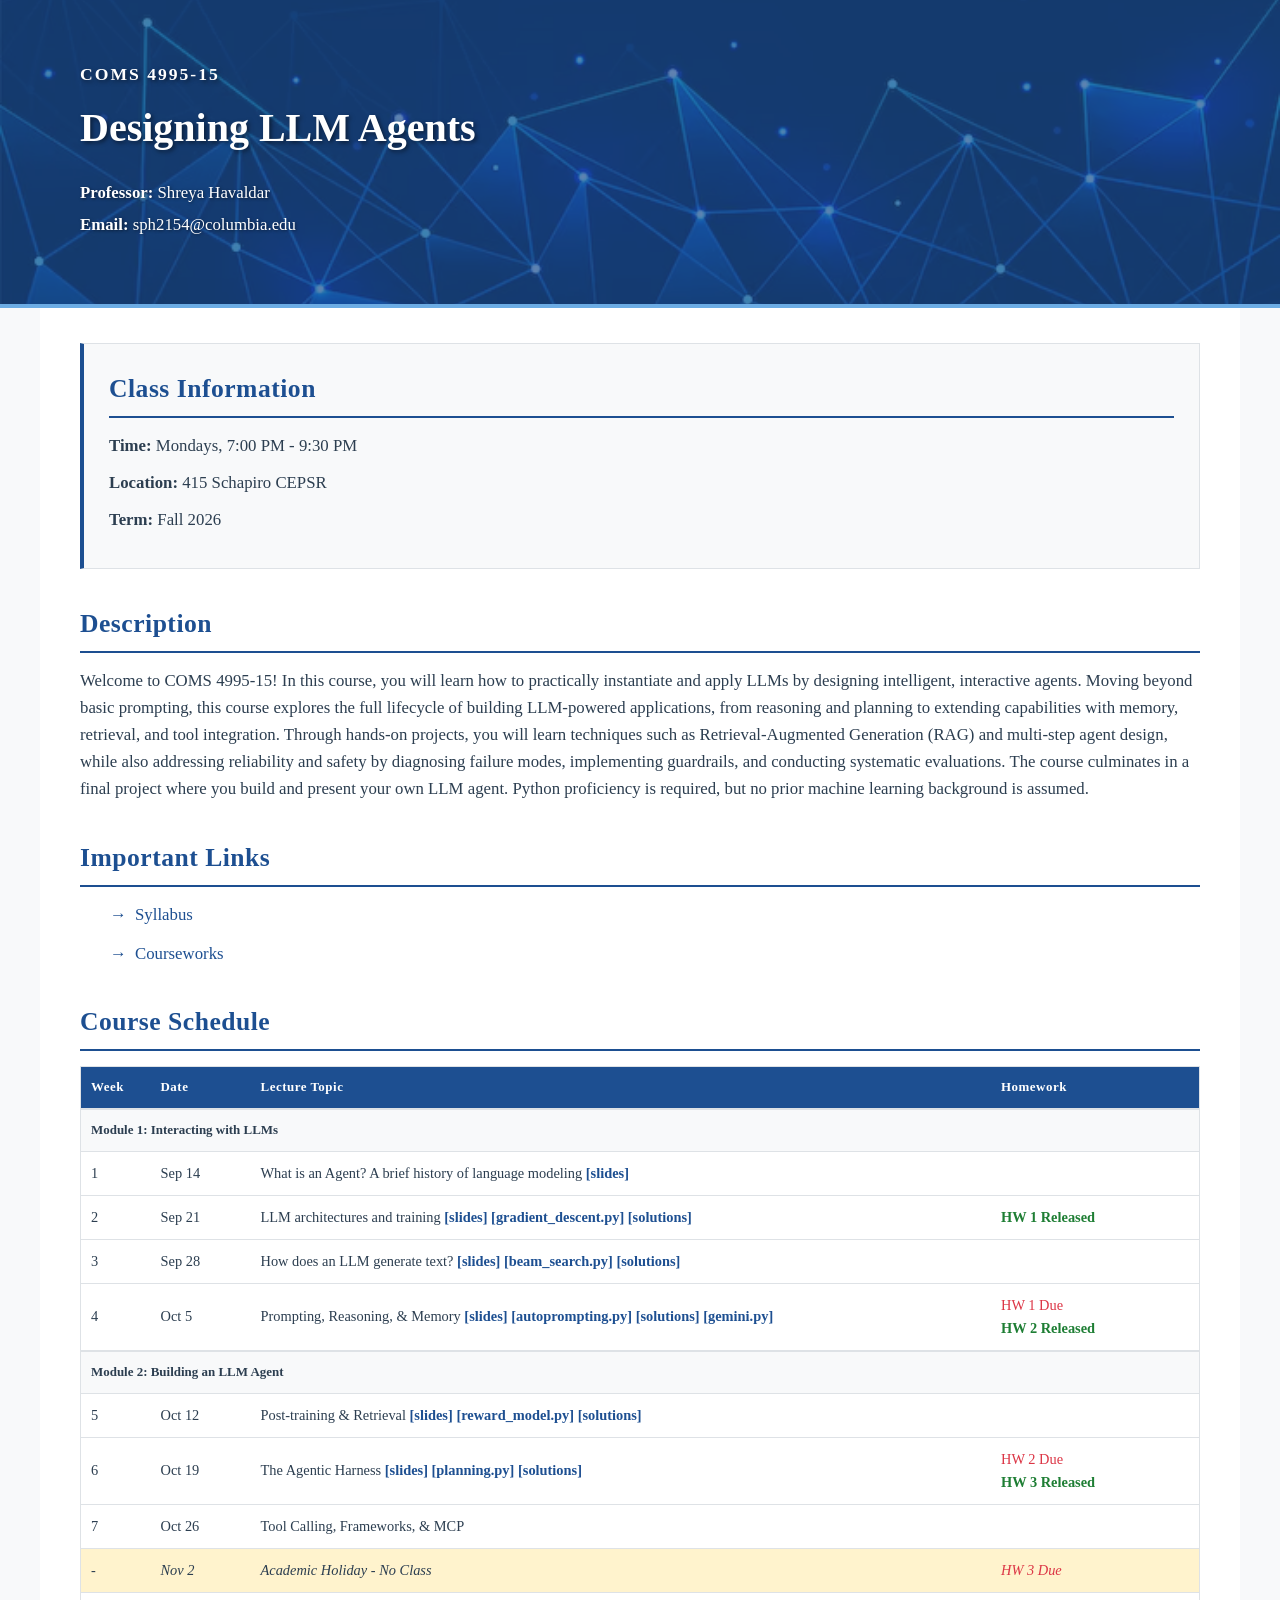
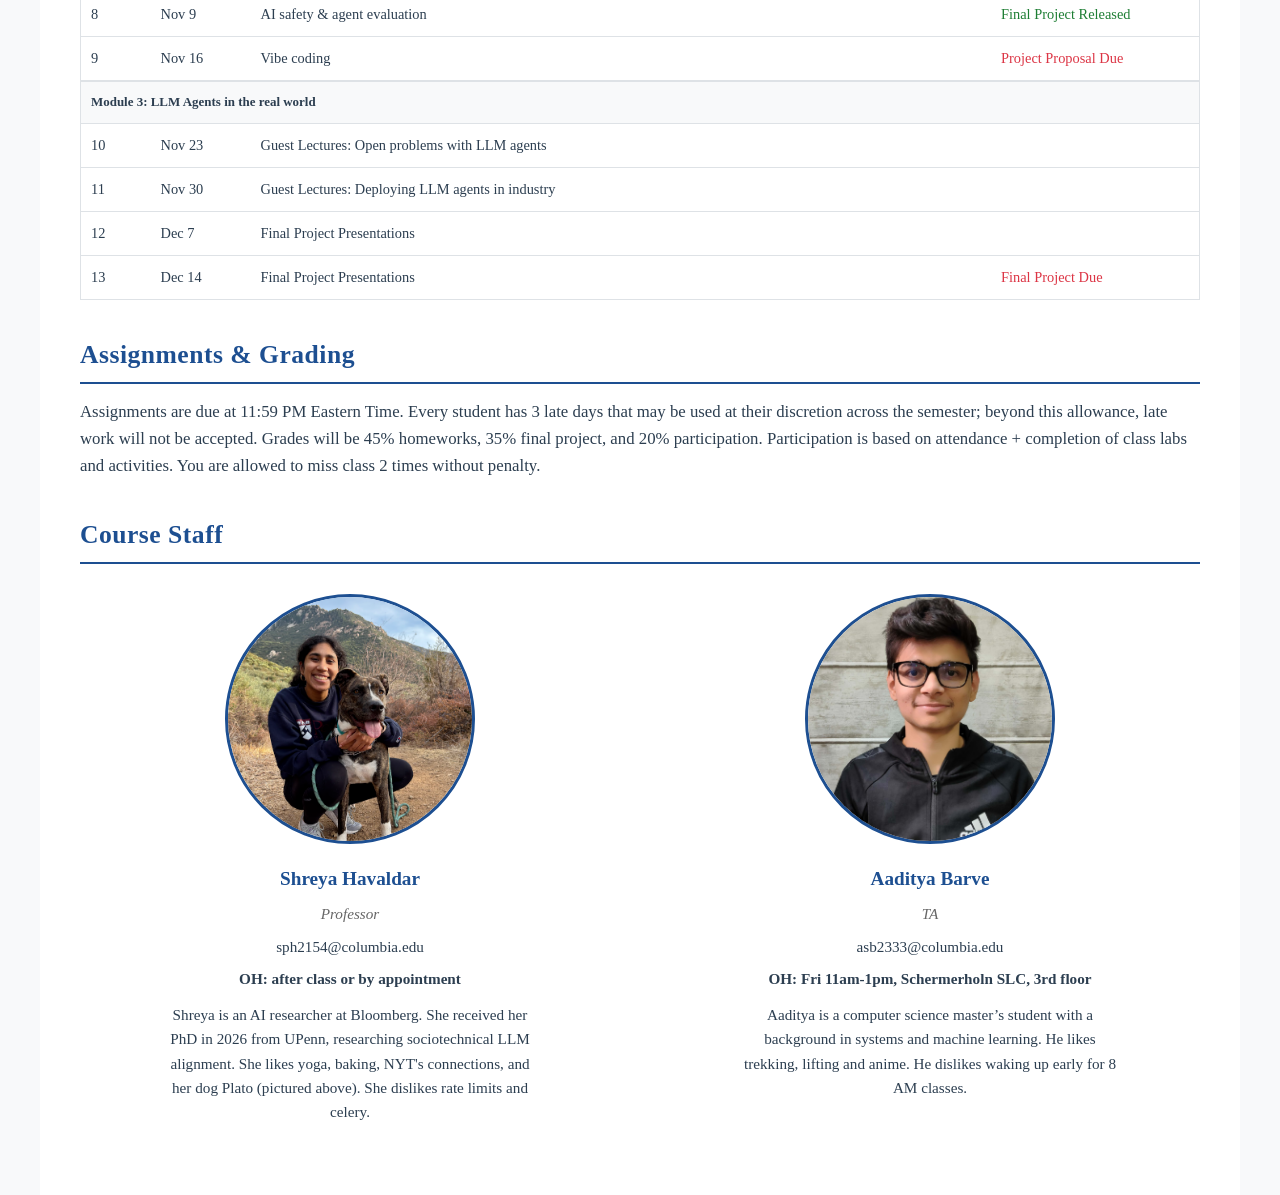
==== index.html @ 434660e1 "updates" ====
<!DOCTYPE html>
<html lang="en">
<head>
    <meta charset="UTF-8">
    <meta name="viewport" content="width=device-width, initial-scale=1.0">
    <title>Designing LLM Agents - COMS 4995-15 | Columbia University</title>
    <link rel="stylesheet" href="assets/styles.css">
    <style>

        .grading-grid {
            display: grid;
            grid-template-columns: repeat(3, 1fr);
            gap: 25px;
            margin-top: 25px;
        }

        .grading-item {
            background-color: #f8f9fa;
            padding: 25px;
            border: 1px solid #dee2e6;
            border-top: 4px solid #1D4F91;
            text-align: center;
        }

        .grading-item strong {
            display: block;
            font-size: 1.8em;
            color: #1D4F91;
            margin-bottom: 8px;
            font-weight: 700;
        }

        .module {
            background-color: #f8f9fa;
            padding: 20px;
            margin-bottom: 20px;
            border-radius: 8px;
            border-left: 4px solid #6CACE4;
        }

        .module h3 {
            margin-top: 0;
            color: #1D4F91;
        }

        .week {
            padding: 8px 0;
            padding-left: 20px;
            border-left: 2px solid #ddd;
            margin-left: 10px;
        }

        .assignment {
            background-color: #f8f9fa;
            padding: 20px;
            border-radius: 8px;
            border-left: 4px solid #6CACE4;
        }

        .assignment h3 {
            color: #1D4F91;
        }

        .assignment ul {
            margin-left: 20px;
        }

        .assignment li {
            margin-bottom: 8px;
        }

        .highlight {
            background-color: #fff3cd;
            padding: 15px;
            border-radius: 8px;
            margin: 15px 0;
        }

        .class-info {
            background-color: #f8f9fa;
            padding: 25px;
            border: 1px solid #dee2e6;
            border-left: 4px solid #1D4F91;
            margin-bottom: 30px;
        }

        .class-info p {
            margin-bottom: 10px;
            text-align: left;
            font-size: 1.05em;
        }

        .class-info h2 {
            margin-top: 0;
        }

        .table-wrapper {
            overflow-x: auto;
            -webkit-overflow-scrolling: touch;
            margin-top: 15px;
            width: 100%;
        }

        table {
            width: 100%;
            min-width: 600px;
            border-collapse: collapse;
            background-color: white;
            border: 1px solid #dee2e6;
            font-size: 0.9em;
        }

        th {
            background-color: #1D4F91;
            color: white;
            padding: 10px 10px;
            text-align: left;
            font-weight: 600;
            font-size: 0.9em;
            letter-spacing: 0.5px;
        }

        th:nth-child(1),
        td:nth-child(1) {
            width: 70px;
            min-width: 70px;
        }

        th:nth-child(2),
        td:nth-child(2) {
            width: 100px;
            min-width: 100px;
        }

        td {
            padding: 10px 10px;
            border-bottom: 1px solid #dee2e6;
            vertical-align: middle;
        }

        tbody tr:hover {
            background-color: #f8f9fa;
        }

        tbody tr:last-child td {
            border-bottom: none;
        }

        td a {
            color: #1D4F91;
            text-decoration: none;
            border-bottom: 1px solid transparent;
            transition: border-color 0.2s;
            font-weight: 600;
        }

        td a:hover {
            border-bottom-color: #1D4F91;
        }

        .hw-release {
            color: #1e7e34;
        }

        .hw-release a {
            color: #1e7e34;
            font-weight: 600;
        }

        .hw-due {
            color: #dc3545;
        }

        .spring-break {
            background-color: #fff3cd;
            font-style: italic;
        }

        .module-header {
            background-color: #f8f9fa;
            color: #2c3e50;
            font-weight: 600;
            font-size: 0.9em;
            padding: 8px 10px;
            border-top: 2px solid #dee2e6;
            border-bottom: 1px solid #dee2e6;
        }

        .module-header td {
            border-bottom: none;
        }

        #important-links ul {
            list-style: none;
            padding-left: 0;
            margin-top: 15px;
        }

        #important-links li {
            margin-bottom: 12px;
            padding-left: 25px;
            position: relative;
            font-size: 1.05em;
        }

        #important-links li:before {
            content: "→";
            color: #1D4F91;
            font-weight: bold;
            position: absolute;
            left: 0;
        }

        #important-links a {
            color: #1D4F91;
            text-decoration: none;
            border-bottom: 1px solid transparent;
            transition: border-color 0.2s;
        }

        #important-links a:hover {
            border-bottom-color: #1D4F91;
        }

        .staff-grid {
            display: grid;
            grid-template-columns: repeat(auto-fit, minmax(250px, 1fr));
            gap: 40px;
            margin-top: 30px;
        }

        .staff-member {
            text-align: center;
        }

        .staff-image {
            width: 250px;
            height: 250px;
            border-radius: 50%;
            object-fit: cover;
            margin: 0 auto 20px;
            display: block;
            border: 3px solid #1D4F91;
        }

        .staff-name {
            font-size: 1.2em;
            font-weight: 600;
            color: #1D4F91;
            margin-bottom: 8px;
        }

        .staff-name a {
            color: #1D4F91;
            text-decoration: none;
            transition: color 0.2s;
        }

        .staff-name a:hover {
            color: #6CACE4;
            text-decoration: underline;
        }

        .staff-role {
            font-size: 0.95em;
            color: #666;
            margin-bottom: 8px;
            font-style: italic;
        }

        .staff-email {
            font-size: 0.95em;
            color: #2c3e50;
            margin-bottom: 8px;
        }

        .staff-hours {
            font-size: 0.95em;
            color: #2c3e50;
            margin-bottom: 12px;
        }

        .staff-bio {
            font-size: 0.95em;
            color: #2c3e50;
            line-height: 1.6;
            text-align: center;
            padding: 0 10px;
            max-width: 400px;
            margin: 0 auto;
        }
    </style>
</head>
<body>
    <header>
    <div class="header-content">
            <div class="course-number">COMS 4995-15</div>
            <h1>Designing LLM Agents</h1>
            <div class="professor">
                <p><strong>Professor:</strong> Shreya Havaldar</p>
                <p><strong>Email:</strong> sph2154@columbia.edu</p>
            </div>
        </div>
    </header>

    <div class="container">
        <div class="main-content">
        <section id="class-info">
            <div class="class-info">
                <h2>Class Information</h2>
                <p><strong>Time:</strong> Mondays, 7:00 PM - 9:30 PM</p>
                <p><strong>Location:</strong> 415 Schapiro CEPSR</p>
                <p><strong>Term:</strong> Fall 2026</p>
            </div>
        </section>

        <section id="description">
            <h2>Description</h2>
            <p>Welcome to COMS 4995-15! In this course, you will learn how to practically instantiate and apply LLMs by designing intelligent, interactive agents. Moving beyond basic prompting, this course explores the full lifecycle of building LLM-powered applications, from reasoning and planning to extending capabilities with memory, retrieval, and tool integration. Through hands-on projects, you will learn techniques such as Retrieval-Augmented Generation (RAG) and multi-step agent design, while also addressing reliability and safety by diagnosing failure modes, implementing guardrails, and conducting systematic evaluations. The course culminates in a final project where you build and present your own LLM agent. Python proficiency is required, but no prior machine learning background is assumed.</p>
        </section>

        <section id="important-links">
            <h2>Important Links</h2>
            <ul>
                <li><a href="syllabus.html">Syllabus</a></li>
                <li><a href="https://courseworks2.columbia.edu/courses/258235">Courseworks</a></li>
            </ul>
        </section>

        <section id="schedule">
            <h2>Course Schedule</h2>
            
            <div class="table-wrapper">
            <table>
                <thead>
                    <tr>
                        <th>Week</th>
                        <th>Date</th>
                        <th>Lecture Topic</th>
                        <th>Homework</th>
                    </tr>
                </thead>
                <tbody>
                    <tr class="module-header">
                        <td colspan="4">Module 1: Interacting with LLMs</td>
                    </tr>
                    <tr>
                        <td>1</td>
                        <td>Sep 14</td>
                        <td>What is an Agent? A brief history of language modeling <a href="assets/lecture_slides/week1.pdf">[slides]</a></td>
                        <td></td>
                    </tr>
                    <tr>
                        <td>2</td>
                        <td>Sep 21</td>
                        <td>LLM architectures and training <a href="assets/lecture_slides/week2.pdf">[slides]</a> <a href="activities/gradient_descent.py">[gradient_descent.py]</a> <a href="activities/gradient_descent_solutions.py">[solutions]</a></td>
                        <td><span class="hw-release"><a href="HW1.html">HW 1 Released</a></span></td>
                    </tr>
                    <tr>
                        <td>3</td>
                        <td>Sep 28</td>
                        <td>How does an LLM generate text? <a href="assets/lecture_slides/week3.pdf">[slides]</a> <a href="activities/beam_search.py">[beam_search.py]</a> <a href="activities/beam_search_solutions.py">[solutions]</a></td>
                        <td></td>
                    </tr>
                    <tr>
                        <td>4</td>
                        <td>Oct 5</td>
                        <td>Prompting, Reasoning, &amp; Memory <a href="assets/lecture_slides/week4.pdf">[slides]</a> <a href="activities/autoprompting.py">[autoprompting.py]</a> <a href="activities/autoprompting_solutions.py">[solutions]</a> <a href="activities/gemini.py">[gemini.py]</a></td>
                        <td><span class="hw-due">HW 1 Due</span><br><span class="hw-release"><a href="HW2.html">HW 2 Released</a></span></td>
                    </tr>
                    <tr class="module-header">
                        <td colspan="4">Module 2: Building an LLM Agent</td>
                    </tr>
                    <tr>
                        <td>5</td>
                        <td>Oct 12</td>
                        <td>Post-training &amp; Retrieval <a href="assets/lecture_slides/week5.pdf">[slides]</a> <a href="activities/reward_model.py">[reward_model.py]</a> <a href="activities/reward_model_solutions.py">[solutions]</a></td>
                        <td></td>
                    </tr>
                    <tr>
                        <td>6</td>
                        <td>Oct 19</td>
                        <td>The Agentic Harness <a href="assets/lecture_slides/week6.pdf">[slides]</a> <a href="activities/planning.py">[planning.py]</a> <a href="activities/planning_answers.py">[solutions]</a></td>
                        <td><span class="hw-due">HW 2 Due</span><br><span class="hw-release"><a href="HW3.html">HW 3 Released</a></span></td>
                    </tr>
                    <tr>
                        <td>7</td>
                        <td>Oct 26</td>
                        <td>Tool Calling, Frameworks, &amp; MCP</td>
                        <td></td>
                    </tr>
                    <tr class="spring-break">
                        <td>-</td>
                        <td>Nov 2</td>
                        <td>Academic Holiday - No Class</td>
                        <td><span class="hw-due">HW 3 Due</span></td>
                    </tr>
                    <tr>
                        <td>8</td>
                        <td>Nov 9</td>
                        <td>AI safety &amp; agent evaluation</td>
                        <td><span class="hw-release">Final Project Released</span></td>
                    </tr>
                    <tr>
                        <td>9</td>
                        <td>Nov 16</td>
                        <td>Vibe coding</td>
                        <td><span class="hw-due">Project Proposal Due</span><br></td>
                    </tr>
                    <tr class="module-header">
                        <td colspan="4">Module 3: LLM Agents in the real world</td>
                    </tr>
                    <tr>
                        <td>10</td>
                        <td>Nov 23</td>
                        <td>Guest Lectures: Open problems with LLM agents</td>
                        <td></td>
                    </tr>
                    <tr>
                        <td>11</td>
                        <td>Nov 30</td>
                        <td>Guest Lectures: Deploying LLM agents in industry</td>
                        <td></td>
                    </tr>
                    <tr>
                        <td>12</td>
                        <td>Dec 7</td>
                        <td>Final Project Presentations</td>
                        <td></td>
                    </tr>
                    <tr>
                        <td>13</td>
                        <td>Dec 14</td>
                        <td>Final Project Presentations</td>
                        <td><span class="hw-due">Final Project Due</span></td>
                    </tr>
                </tbody>
            </table>
            </div>
        </section>

        <section id="policies">
            <h2>Assignments & Grading</h2>
            <p>Assignments are due at 11:59 PM Eastern Time. Every student has 3 late days that may be used at their discretion across the semester; beyond this allowance, late work will not be accepted. Grades will be 45% homeworks, 35% final project, and 20% participation. Participation is based on attendance + completion of class labs and activities. You are allowed to miss class 2 times without penalty.</p>
        </section>

        <section id="staff">
            <h2>Course Staff</h2>
            <div class="staff-grid">
                <div class="staff-member">
                    <img src="assets/images/shreya-havaldar.png" alt="Shreya Havaldar" class="staff-image">
                    <div class="staff-name"><a href="https://shreyahavaldar.com/" target="_blank">Shreya Havaldar</a></div>
                    <div class="staff-role">Professor</div>
                    <div class="staff-email">sph2154@columbia.edu</div>
                    <div class="staff-hours"><strong>OH: after class or by appointment</strong></div>
                    <div class="staff-bio">Shreya is an AI researcher at Bloomberg. She received her PhD in 2026 from UPenn, researching sociotechnical LLM alignment. She likes yoga, baking, NYT's connections, and her dog Plato (pictured above). She dislikes rate limits and celery.</div>
                </div>
                <div class="staff-member">
                    <img src="assets/images/aaditya.jpg" alt="Aaditya Barve" class="staff-image">
                    <div class="staff-name"><a href="https://www.linkedin.com/in/aadityabarve" target="_blank">Aaditya Barve</a></div>
                    <div class="staff-role">TA</div>
                    <div class="staff-email">asb2333@columbia.edu</div>
                    <div class="staff-hours"><strong>OH: Fri 11am-1pm, Schermerholn SLC, 3rd floor</strong></div>
                    <div class="staff-bio">Aaditya is a computer science master’s student with a background in systems and machine learning. He likes trekking, lifting and anime. He dislikes waking up early for 8 AM classes.</div>
                </div>
            </div>
        </section>
        </div>
    </div>
</body>
</html>
---- assets/styles.css ----
/* Shared Styles for COMS 4995-15 Course Website */

* {
    margin: 0;
    padding: 0;
    box-sizing: border-box;
}

body {
    font-family: 'Georgia', 'Times New Roman', serif;
    line-height: 1.6;
    color: #2c3e50;
    background-color: #f8f9fa;
    margin: 0;
    padding: 0;
}

.container {
    max-width: 1200px;
    margin: 0 auto;
    padding: 0;
    background-color: white;
    width: 100%;
}

header {
    position: relative;
    background-color: #1D4F91;
    color: white;
    padding: 60px 0;
    border-bottom: 4px solid #6CACE4;
    background-image: url('images/banner.png');
    background-size: cover;
    background-position: center center;
    background-repeat: no-repeat;
    min-height: 300px;
}

header::before {
    content: '';
    position: absolute;
    top: 0;
    left: 0;
    right: 0;
    bottom: 0;
    background: rgba(29, 79, 145, 0.7);
    z-index: 1;
}

.header-content {
    max-width: 1200px;
    margin: 0 auto;
    padding: 0 40px;
    position: relative;
    z-index: 2;
    box-sizing: border-box;
}

.course-number {
    font-size: 1.1em;
    font-weight: 600;
    margin-bottom: 8px;
    letter-spacing: 2px;
    text-shadow: 2px 2px 4px rgba(0, 0, 0, 0.5);
}

h1 {
    font-size: 2.5em;
    margin-bottom: 20px;
    font-weight: 700;
    text-shadow: 2px 2px 4px rgba(0, 0, 0, 0.5);
}

.professor {
    font-size: 1em;
    margin-top: 15px;
    text-shadow: 1px 1px 3px rgba(0, 0, 0, 0.5);
}

.professor p {
    margin-bottom: 5px;
}

.nav-link {
    margin-top: 15px;
}

.nav-link a {
    color: white;
    text-decoration: none;
    opacity: 0.9;
    text-shadow: 1px 1px 3px rgba(0, 0, 0, 0.5);
}

.nav-link a:hover {
    opacity: 1;
    text-decoration: underline;
}

.main-content {
    padding: 35px 40px;
    box-sizing: border-box;
}

section {
    margin-bottom: 35px;
}

h2 {
    color: #1D4F91;
    font-size: 1.6em;
    margin-bottom: 15px;
    padding-bottom: 6px;
    border-bottom: 2px solid #1D4F91;
    font-weight: 600;
    letter-spacing: 0.5px;
}

h3 {
    color: #2c3e50;
    font-size: 1.2em;
    margin-top: 15px;
    margin-bottom: 10px;
    font-weight: 600;
}

p {
    margin-bottom: 12px;
    text-align: left;
    font-size: 1.05em;
}

ul {
    margin-left: 30px;
    margin-bottom: 15px;
}

li {
    margin-bottom: 8px;
    font-size: 1.05em;
}
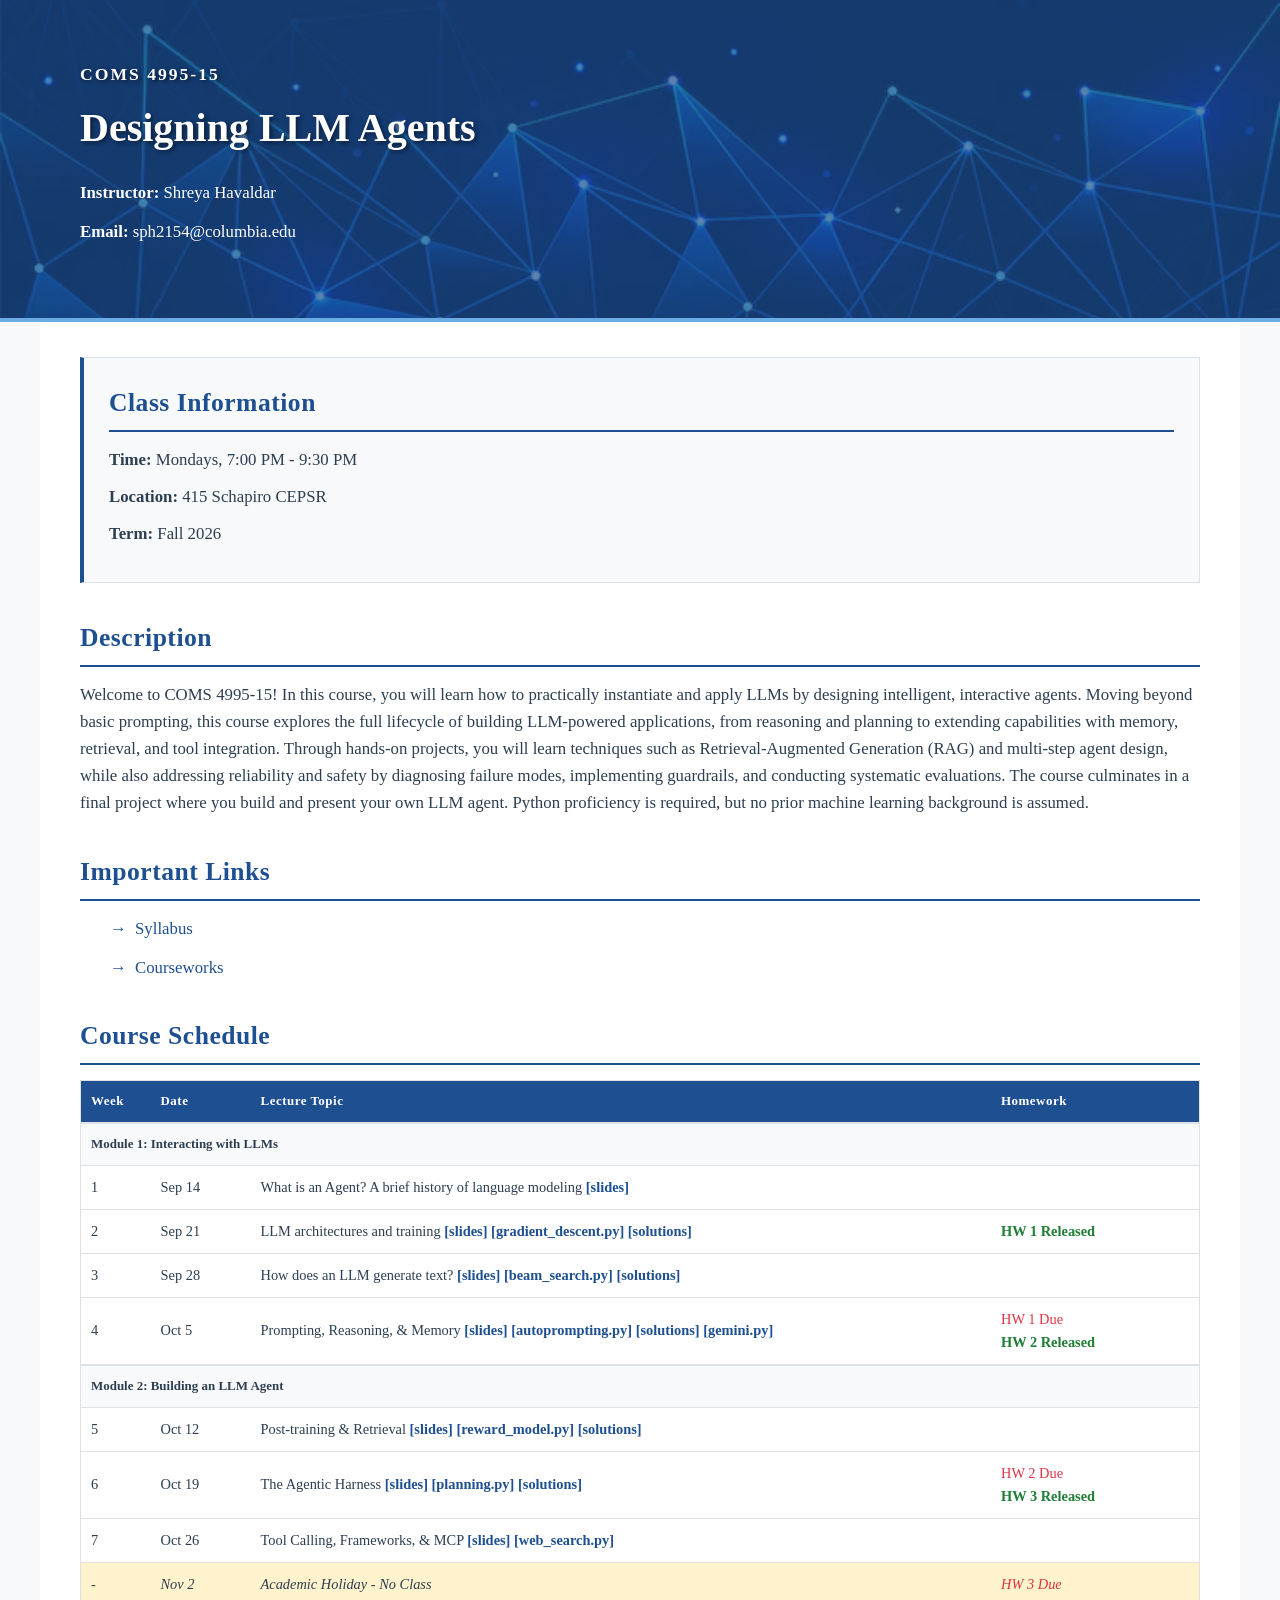
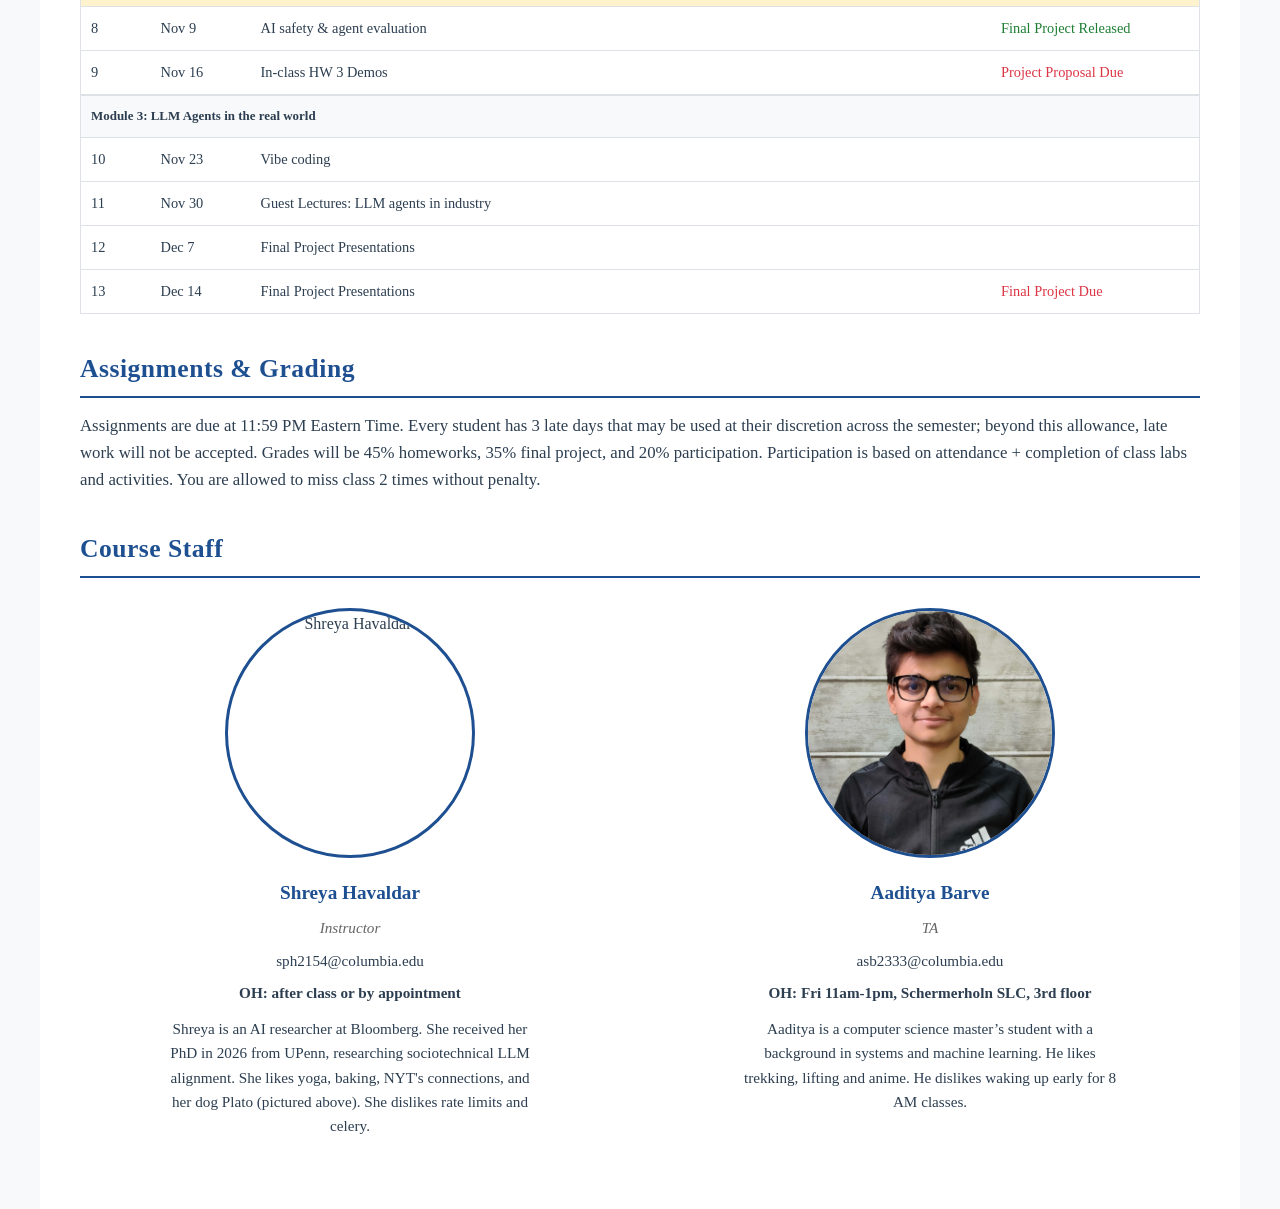
==== commit 839a2f8f: "week 7 materials" ====
--- a/index.html
+++ b/index.html
@@ -296,8 +296,8 @@
     <div class="header-content">
             <div class="course-number">COMS 4995-15</div>
             <h1>Designing LLM Agents</h1>
-            <div class="professor">
-                <p><strong>Professor:</strong> Shreya Havaldar</p>
+            <div class="instructor">
+                <p><strong>Instructor:</strong> Shreya Havaldar</p>
                 <p><strong>Email:</strong> sph2154@columbia.edu</p>
             </div>
         </div>
@@ -386,7 +386,7 @@
                     <tr>
                         <td>7</td>
                         <td>Oct 26</td>
-                        <td>Tool Calling, Frameworks, &amp; MCP</td>
+                        <td>Tool Calling, Frameworks, &amp; MCP <a href="assets/lecture_slides/week7.pdf">[slides]</a> <a href="activities/web_search.py">[web_search.py]</a></td>
                         <td></td>
                     </tr>
                     <tr class="spring-break">
@@ -404,7 +404,7 @@
                     <tr>
                         <td>9</td>
                         <td>Nov 16</td>
-                        <td>Vibe coding</td>
+                        <td>In-class HW 3 Demos</td>
                         <td><span class="hw-due">Project Proposal Due</span><br></td>
                     </tr>
                     <tr class="module-header">
@@ -413,13 +413,13 @@
                     <tr>
                         <td>10</td>
                         <td>Nov 23</td>
-                        <td>Guest Lectures: Open problems with LLM agents</td>
+                        <td>Vibe coding</td>
                         <td></td>
                     </tr>
                     <tr>
                         <td>11</td>
                         <td>Nov 30</td>
-                        <td>Guest Lectures: Deploying LLM agents in industry</td>
+                        <td>Guest Lectures: LLM agents in industry</td>
                         <td></td>
                     </tr>
                     <tr>
@@ -448,9 +448,9 @@
             <h2>Course Staff</h2>
             <div class="staff-grid">
                 <div class="staff-member">
-                    <img src="assets/images/shreya-havaldar.png" alt="Shreya Havaldar" class="staff-image">
+                    <img src="assets/images/shreya.png" alt="Shreya Havaldar" class="staff-image">
                     <div class="staff-name"><a href="https://shreyahavaldar.com/" target="_blank">Shreya Havaldar</a></div>
-                    <div class="staff-role">Professor</div>
+                    <div class="staff-role">Instructor</div>
                     <div class="staff-email">sph2154@columbia.edu</div>
                     <div class="staff-hours"><strong>OH: after class or by appointment</strong></div>
                     <div class="staff-bio">Shreya is an AI researcher at Bloomberg. She received her PhD in 2026 from UPenn, researching sociotechnical LLM alignment. She likes yoga, baking, NYT's connections, and her dog Plato (pictured above). She dislikes rate limits and celery.</div>
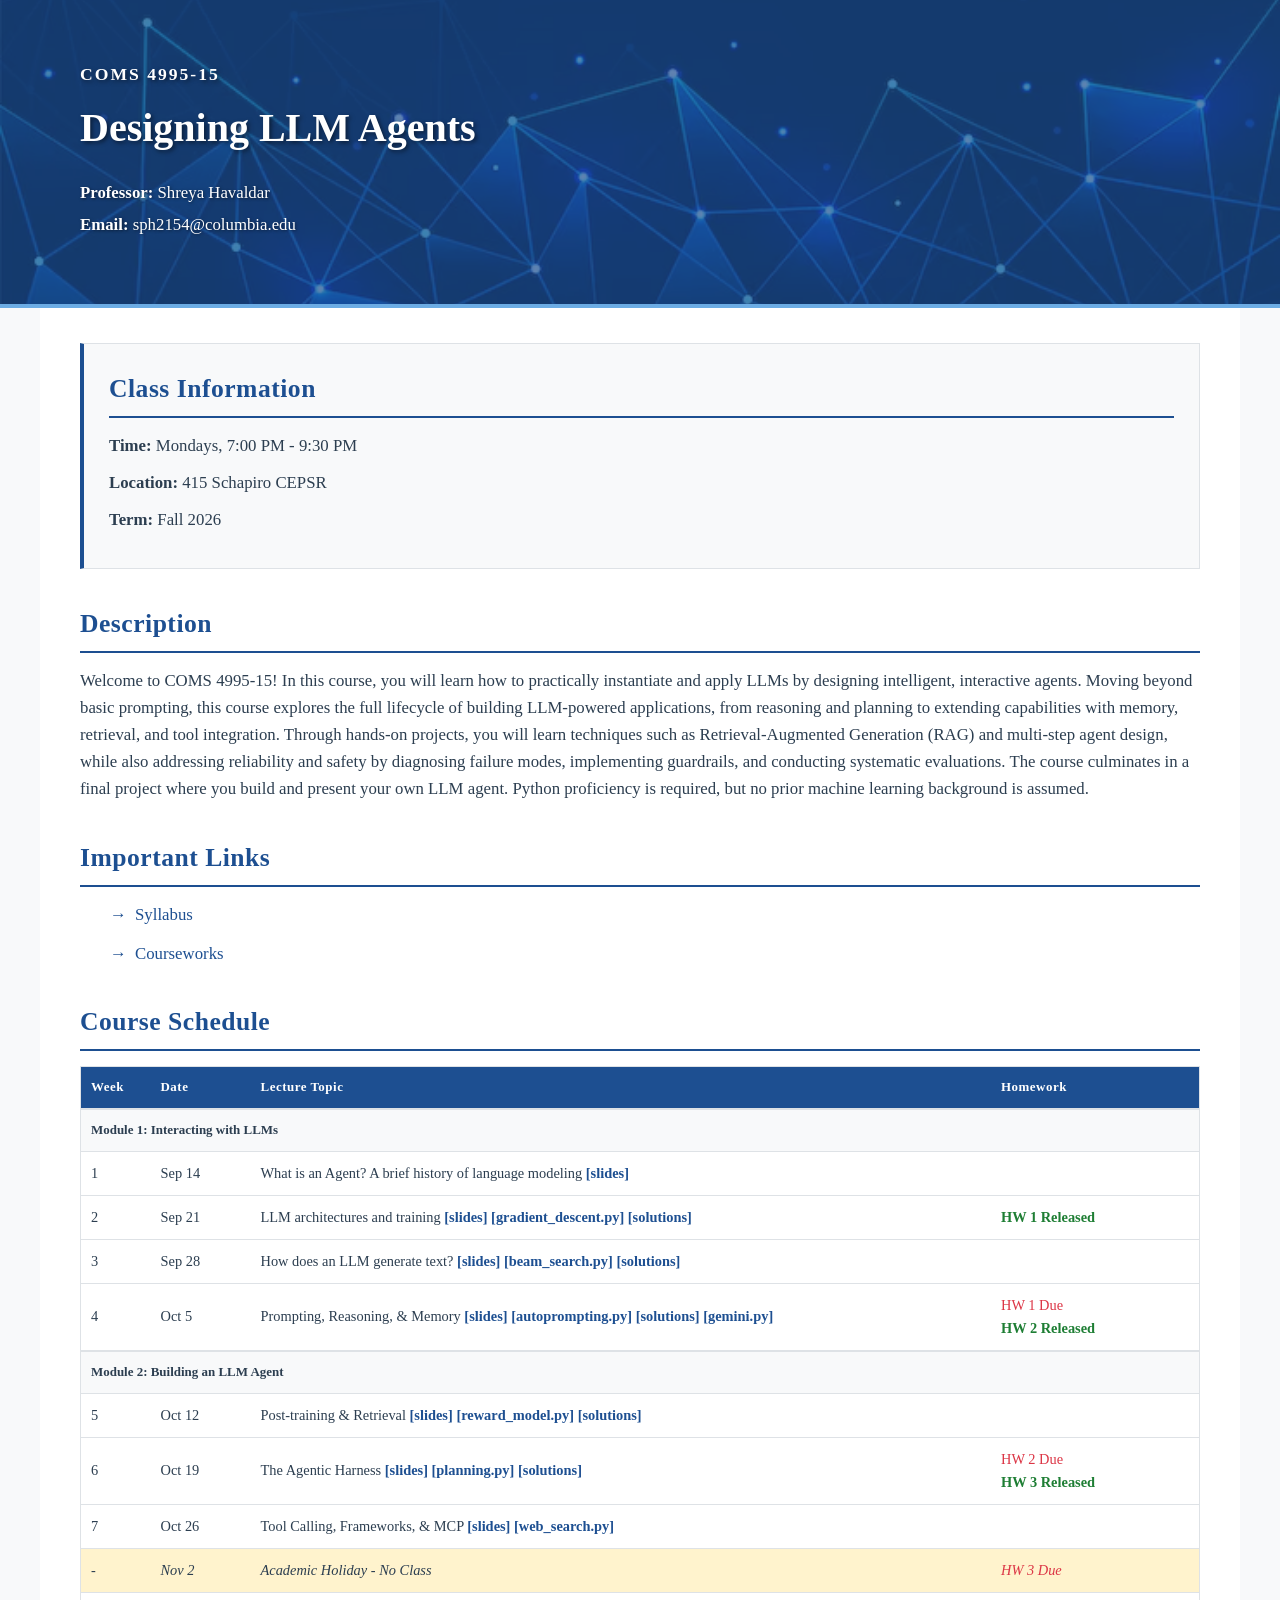
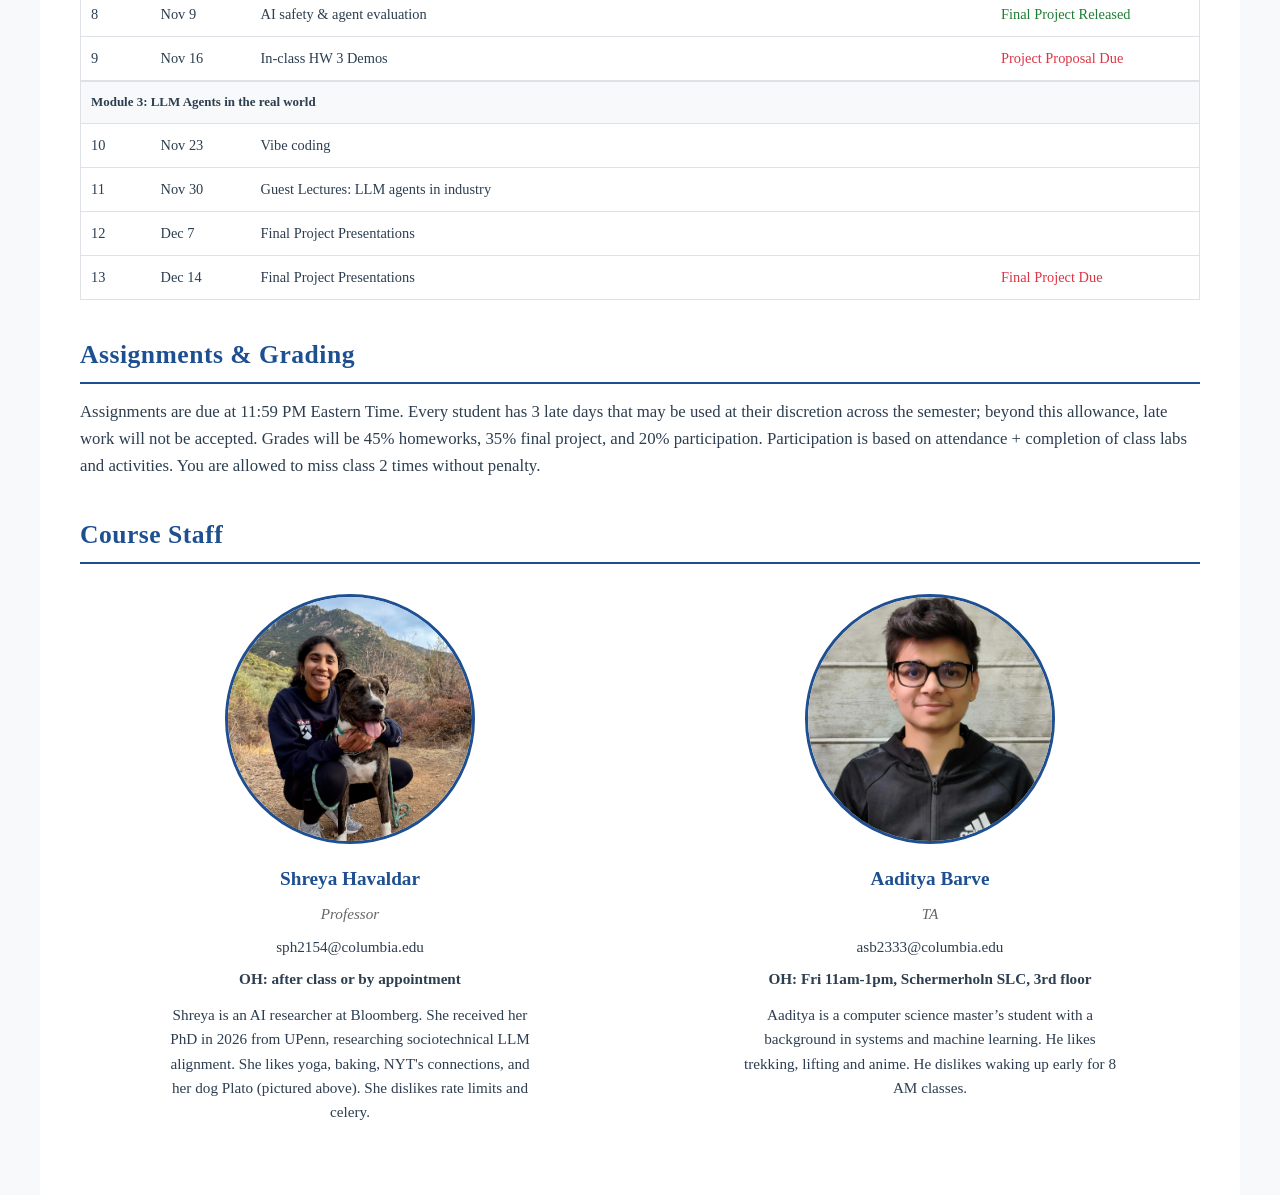
==== commit 8c3c6a39: "week 7 updates" ====
--- a/index.html
+++ b/index.html
@@ -296,8 +296,8 @@
     <div class="header-content">
             <div class="course-number">COMS 4995-15</div>
             <h1>Designing LLM Agents</h1>
-            <div class="instructor">
-                <p><strong>Instructor:</strong> Shreya Havaldar</p>
+            <div class="professor">
+                <p><strong>Professor:</strong> Shreya Havaldar</p>
                 <p><strong>Email:</strong> sph2154@columbia.edu</p>
             </div>
         </div>
@@ -448,9 +448,9 @@
             <h2>Course Staff</h2>
             <div class="staff-grid">
                 <div class="staff-member">
-                    <img src="assets/images/shreya.png" alt="Shreya Havaldar" class="staff-image">
+                    <img src="assets/images/shreya-havaldar.png" alt="Shreya Havaldar" class="staff-image">
                     <div class="staff-name"><a href="https://shreyahavaldar.com/" target="_blank">Shreya Havaldar</a></div>
-                    <div class="staff-role">Instructor</div>
+                    <div class="staff-role">Professor</div>
                     <div class="staff-email">sph2154@columbia.edu</div>
                     <div class="staff-hours"><strong>OH: after class or by appointment</strong></div>
                     <div class="staff-bio">Shreya is an AI researcher at Bloomberg. She received her PhD in 2026 from UPenn, researching sociotechnical LLM alignment. She likes yoga, baking, NYT's connections, and her dog Plato (pictured above). She dislikes rate limits and celery.</div>
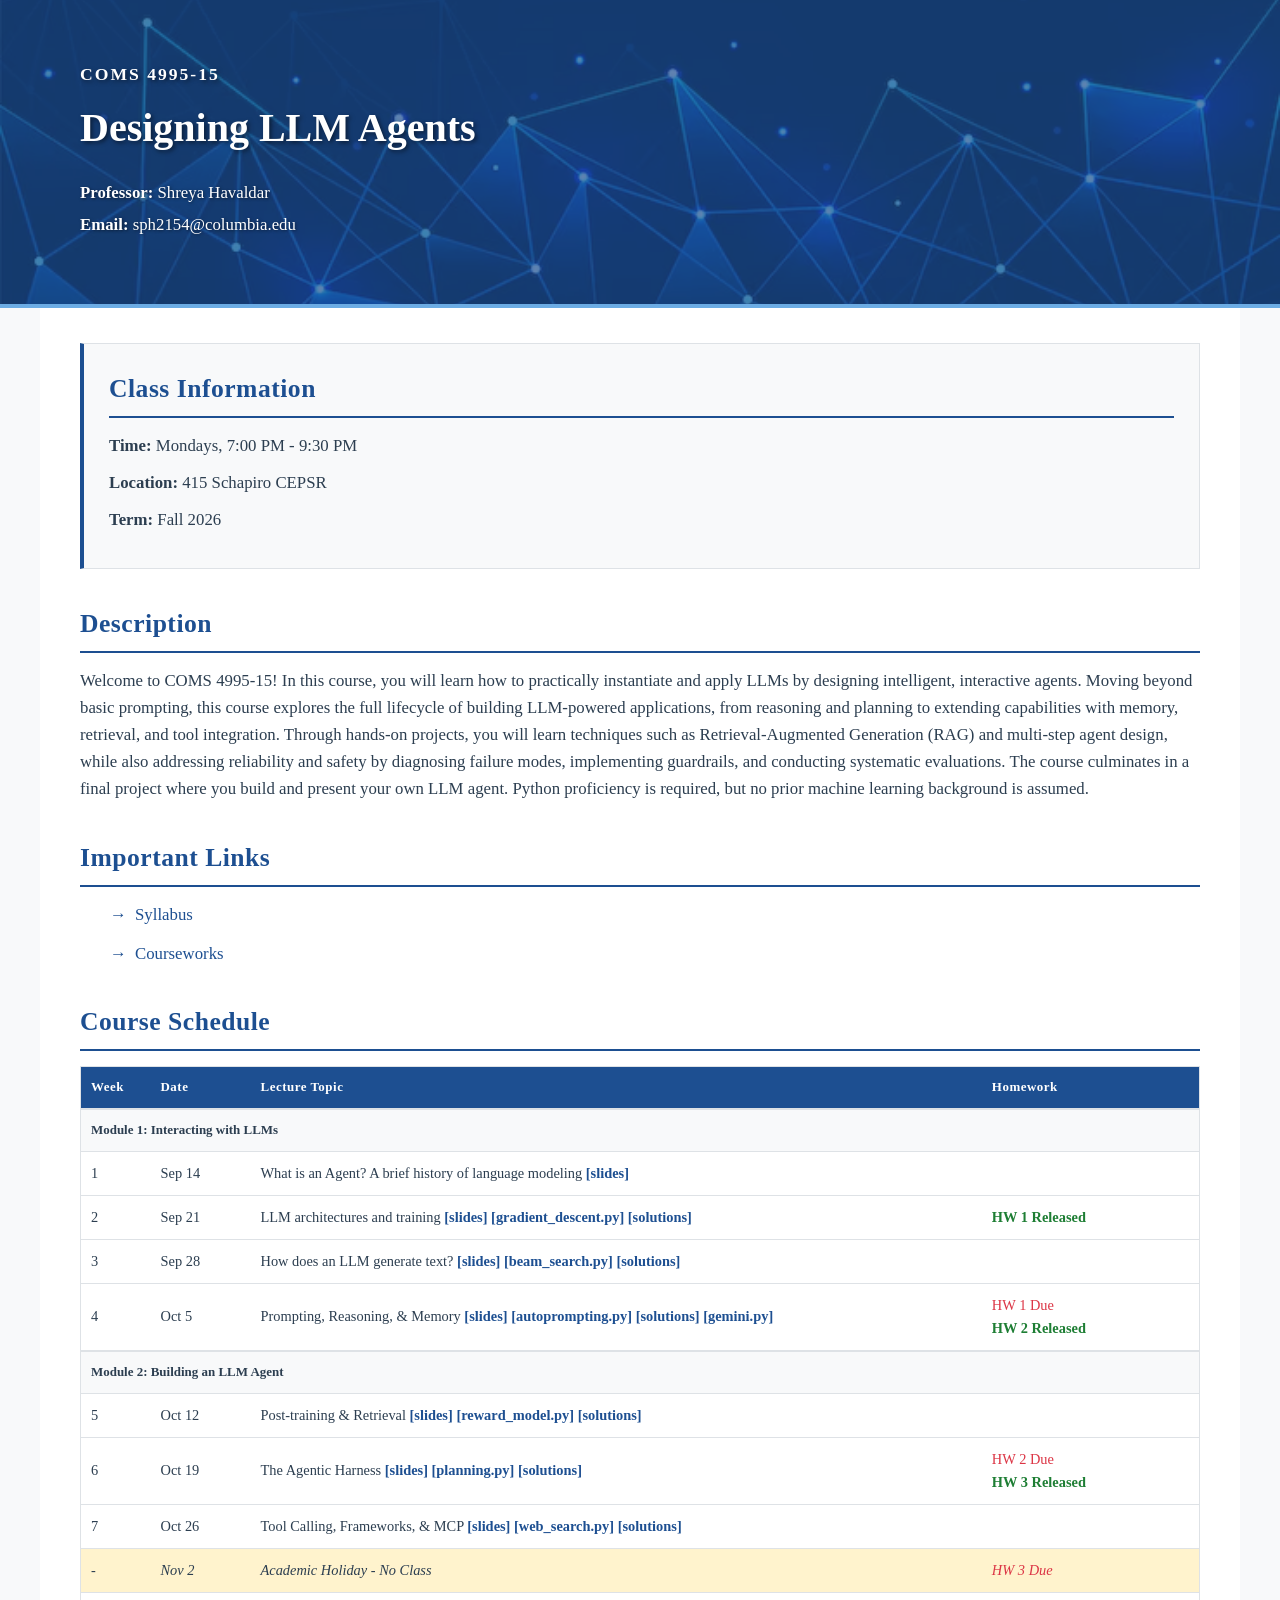
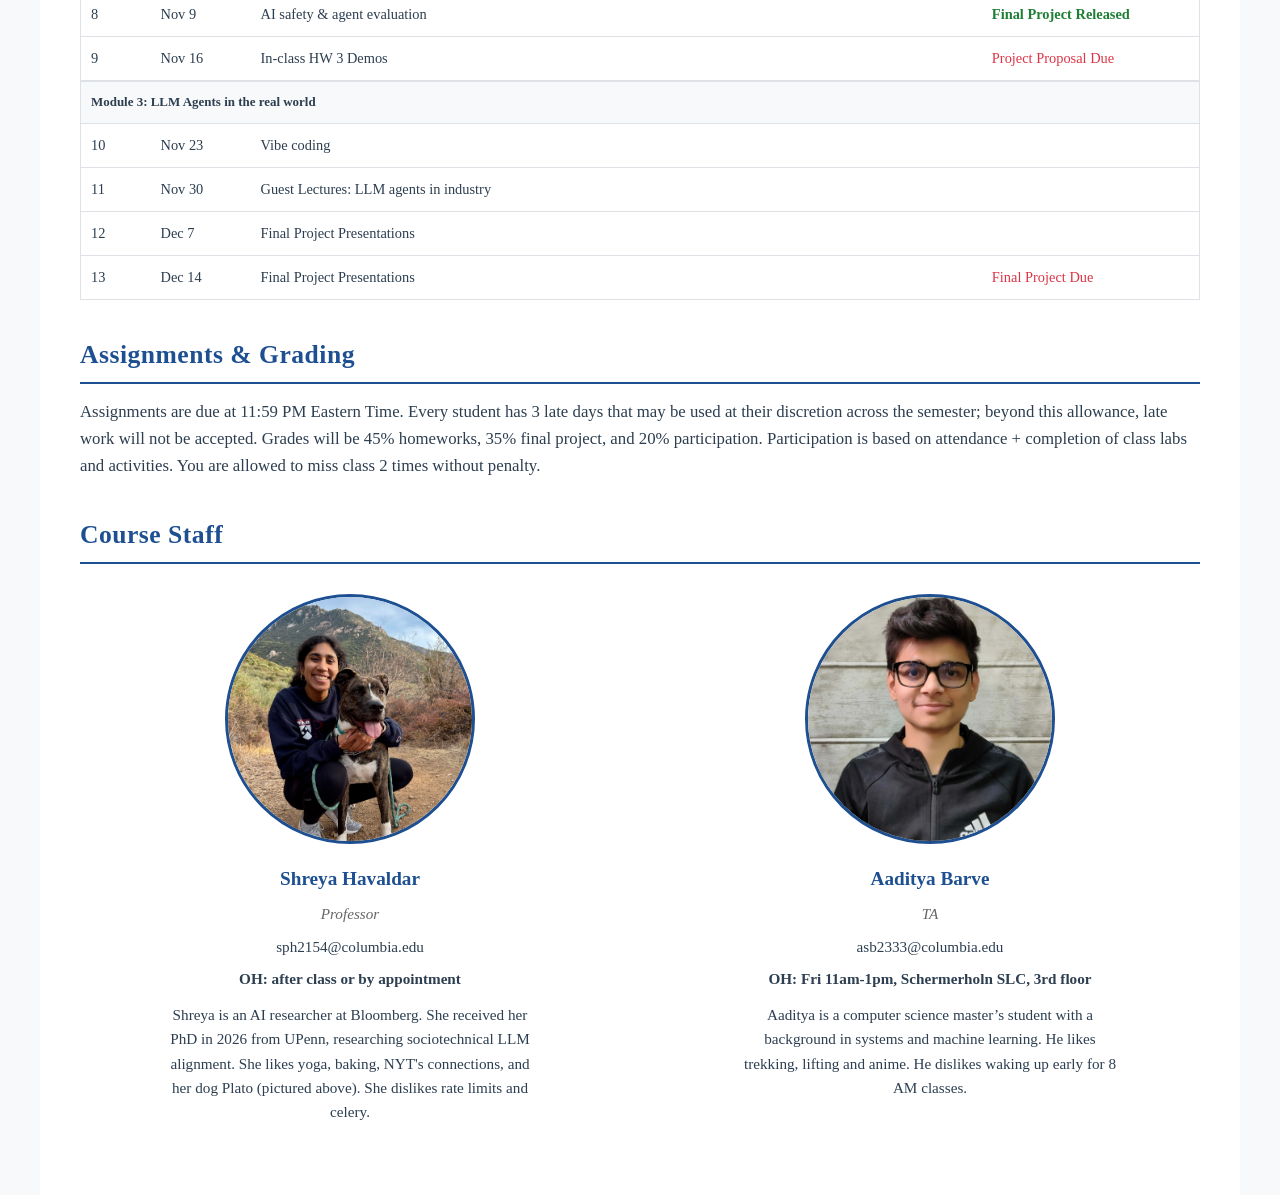
==== commit 82282d3c: "added final project" ====
--- a/index.html
+++ b/index.html
@@ -386,7 +386,7 @@
                     <tr>
                         <td>7</td>
                         <td>Oct 26</td>
-                        <td>Tool Calling, Frameworks, &amp; MCP <a href="assets/lecture_slides/week7.pdf">[slides]</a> <a href="activities/web_search.py">[web_search.py]</a></td>
+                        <td>Tool Calling, Frameworks, &amp; MCP <a href="assets/lecture_slides/week7.pdf">[slides]</a> <a href="activities/web_search.py">[web_search.py]</a> <a href="activities/web_search_solutions.py">[solutions]</a></td>
                         <td></td>
                     </tr>
                     <tr class="spring-break">
@@ -399,7 +399,7 @@
                         <td>8</td>
                         <td>Nov 9</td>
                         <td>AI safety &amp; agent evaluation</td>
-                        <td><span class="hw-release">Final Project Released</span></td>
+                        <td><span class="hw-release"><a href="project.html">Final Project Released</a></span></td>
                     </tr>
                     <tr>
                         <td>9</td>
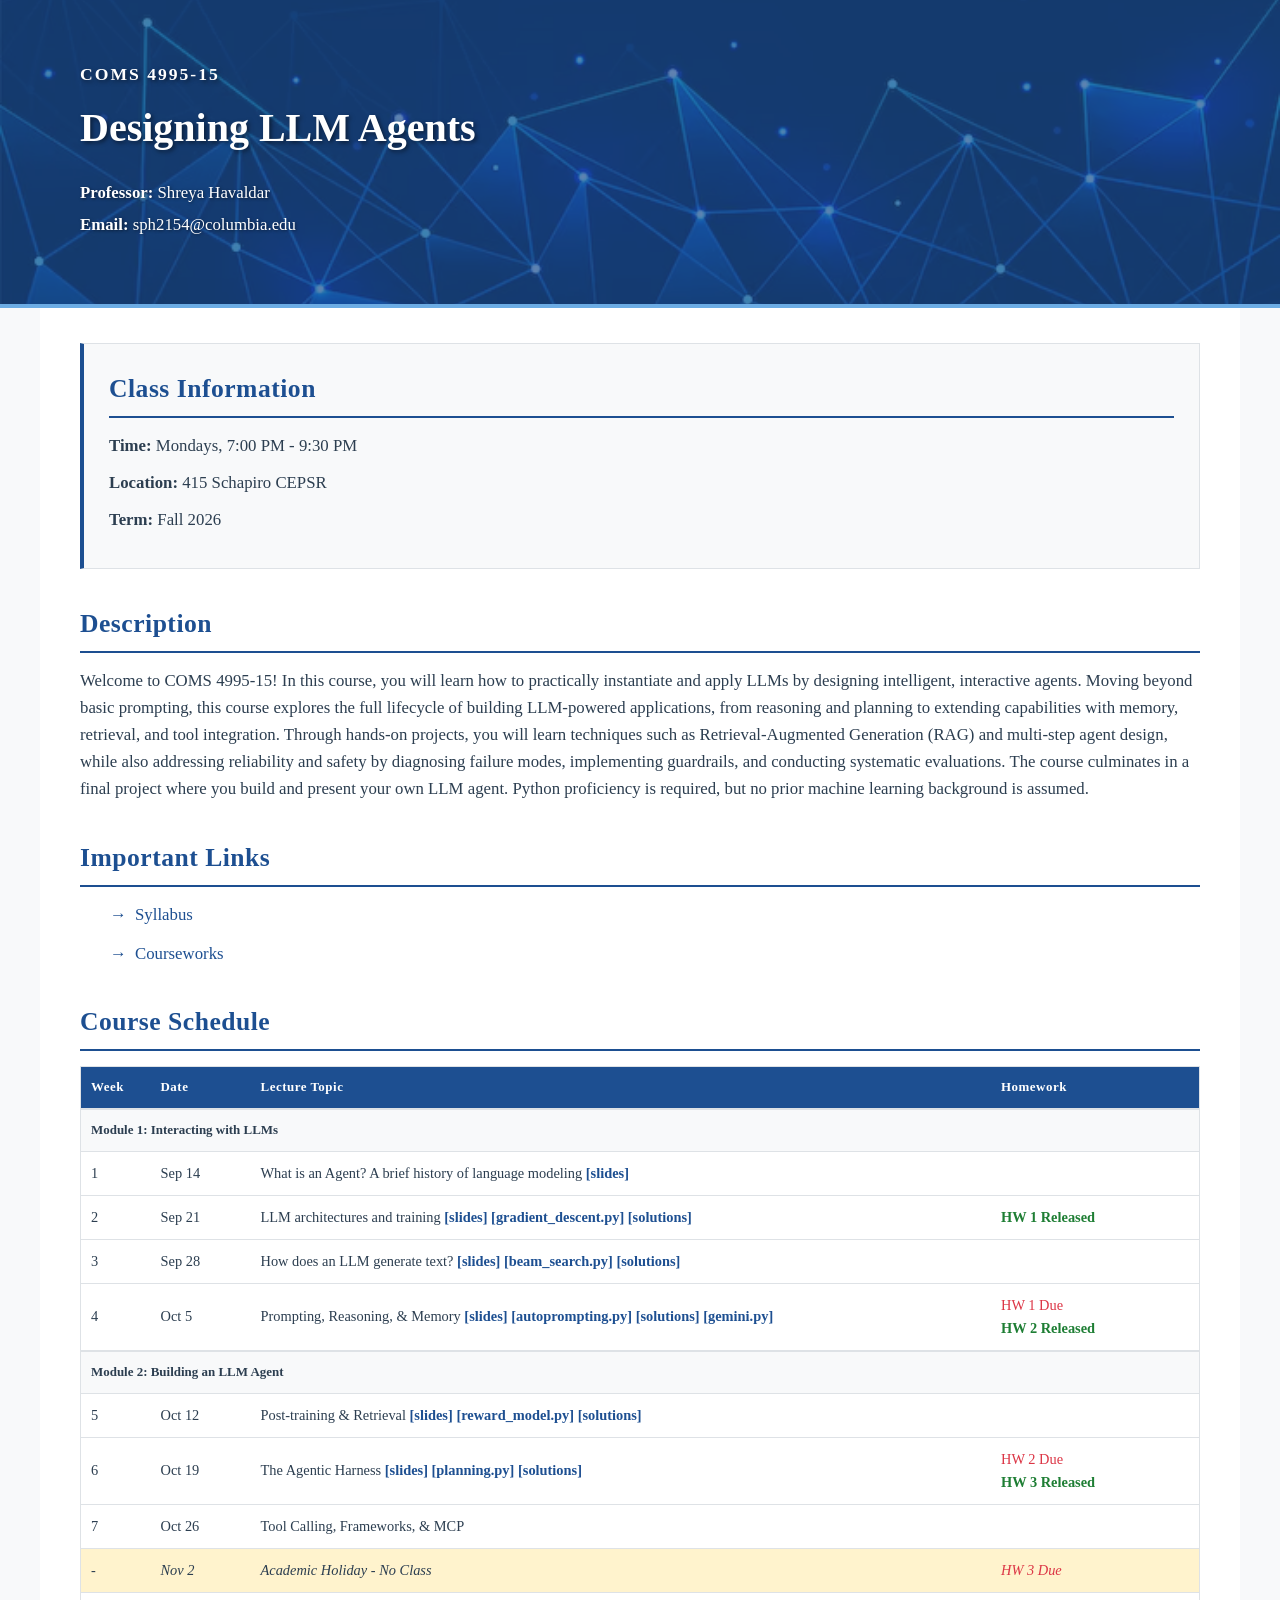
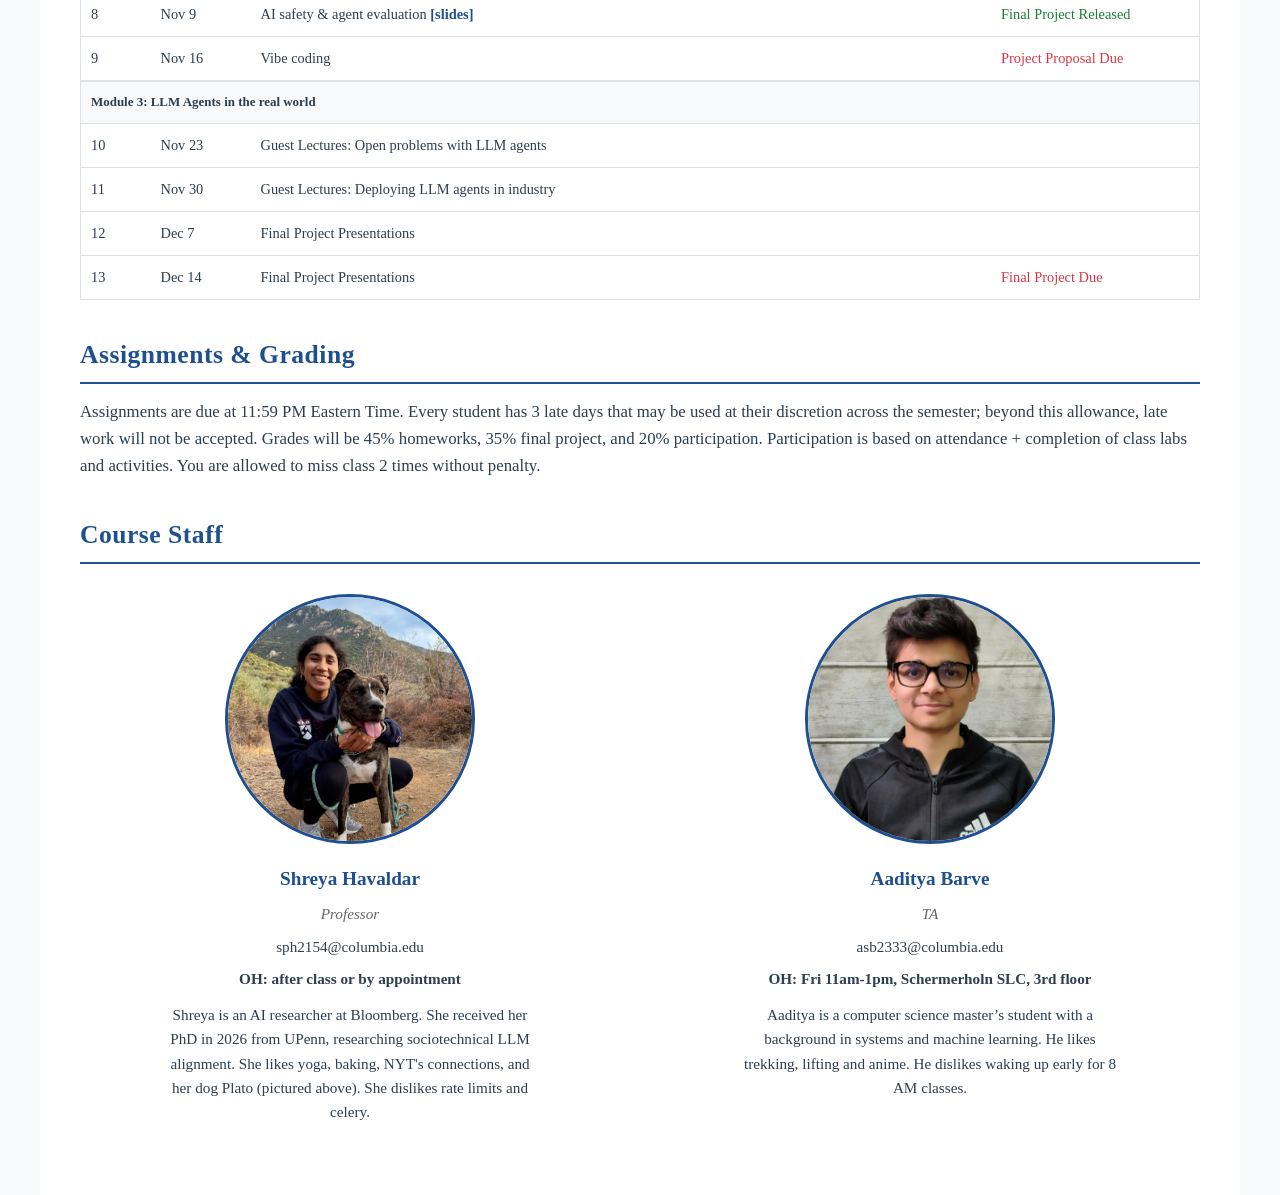
==== commit e7f8404f: "week 9 slides" ====
--- a/index.html
+++ b/index.html
@@ -386,7 +386,7 @@
                     <tr>
                         <td>7</td>
                         <td>Oct 26</td>
-                        <td>Tool Calling, Frameworks, &amp; MCP <a href="assets/lecture_slides/week7.pdf">[slides]</a> <a href="activities/web_search.py">[web_search.py]</a> <a href="activities/web_search_solutions.py">[solutions]</a></td>
+                        <td>Tool Calling, Frameworks, &amp; MCP</td>
                         <td></td>
                     </tr>
                     <tr class="spring-break">
@@ -398,13 +398,13 @@
                     <tr>
                         <td>8</td>
                         <td>Nov 9</td>
-                        <td>AI safety &amp; agent evaluation</td>
-                        <td><span class="hw-release"><a href="project.html">Final Project Released</a></span></td>
+                        <td>AI safety &amp; agent evaluation <a href="assets/lecture_slides/week9.pdf">[slides]</a></td>
+                        <td><span class="hw-release">Final Project Released</span></td>
                     </tr>
                     <tr>
                         <td>9</td>
                         <td>Nov 16</td>
-                        <td>In-class HW 3 Demos</td>
+                        <td>Vibe coding</td>
                         <td><span class="hw-due">Project Proposal Due</span><br></td>
                     </tr>
                     <tr class="module-header">
@@ -413,13 +413,13 @@
                     <tr>
                         <td>10</td>
                         <td>Nov 23</td>
-                        <td>Vibe coding</td>
+                        <td>Guest Lectures: Open problems with LLM agents</td>
                         <td></td>
                     </tr>
                     <tr>
                         <td>11</td>
                         <td>Nov 30</td>
-                        <td>Guest Lectures: LLM agents in industry</td>
+                        <td>Guest Lectures: Deploying LLM agents in industry</td>
                         <td></td>
                     </tr>
                     <tr>
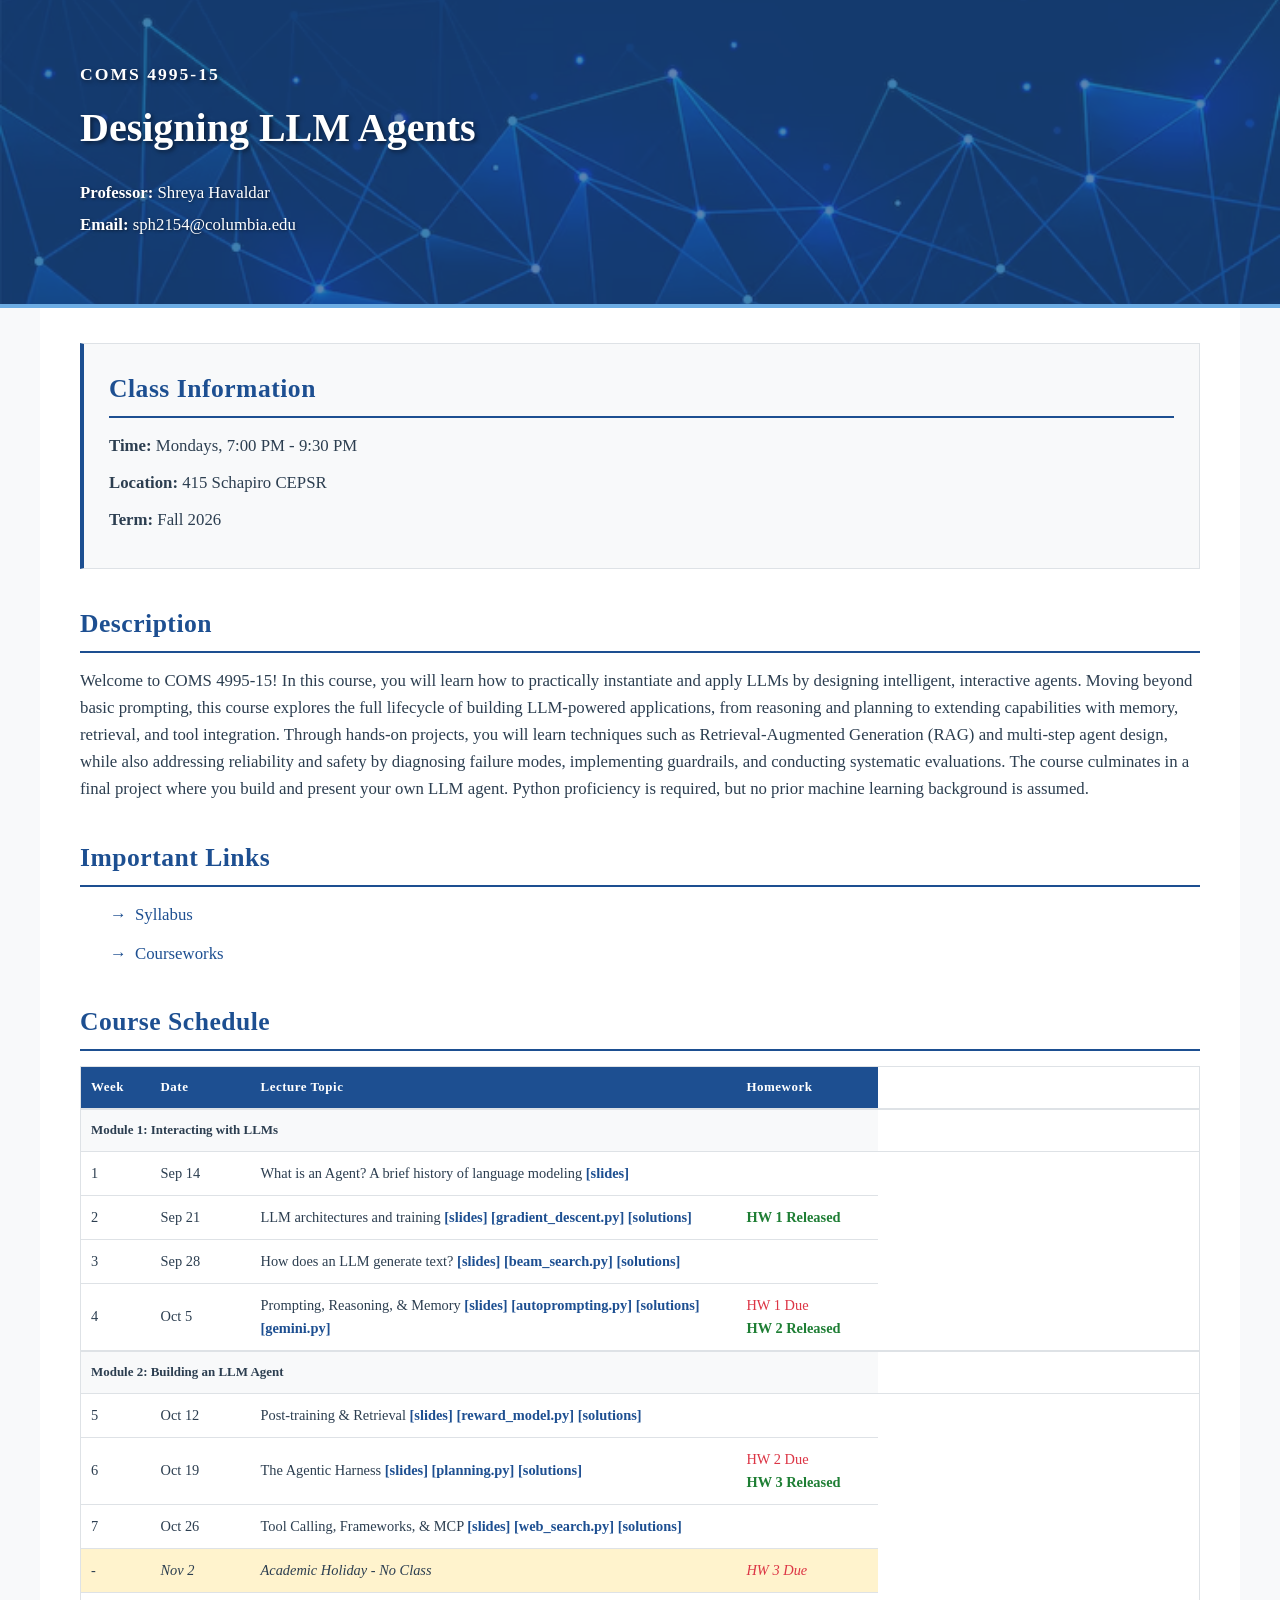
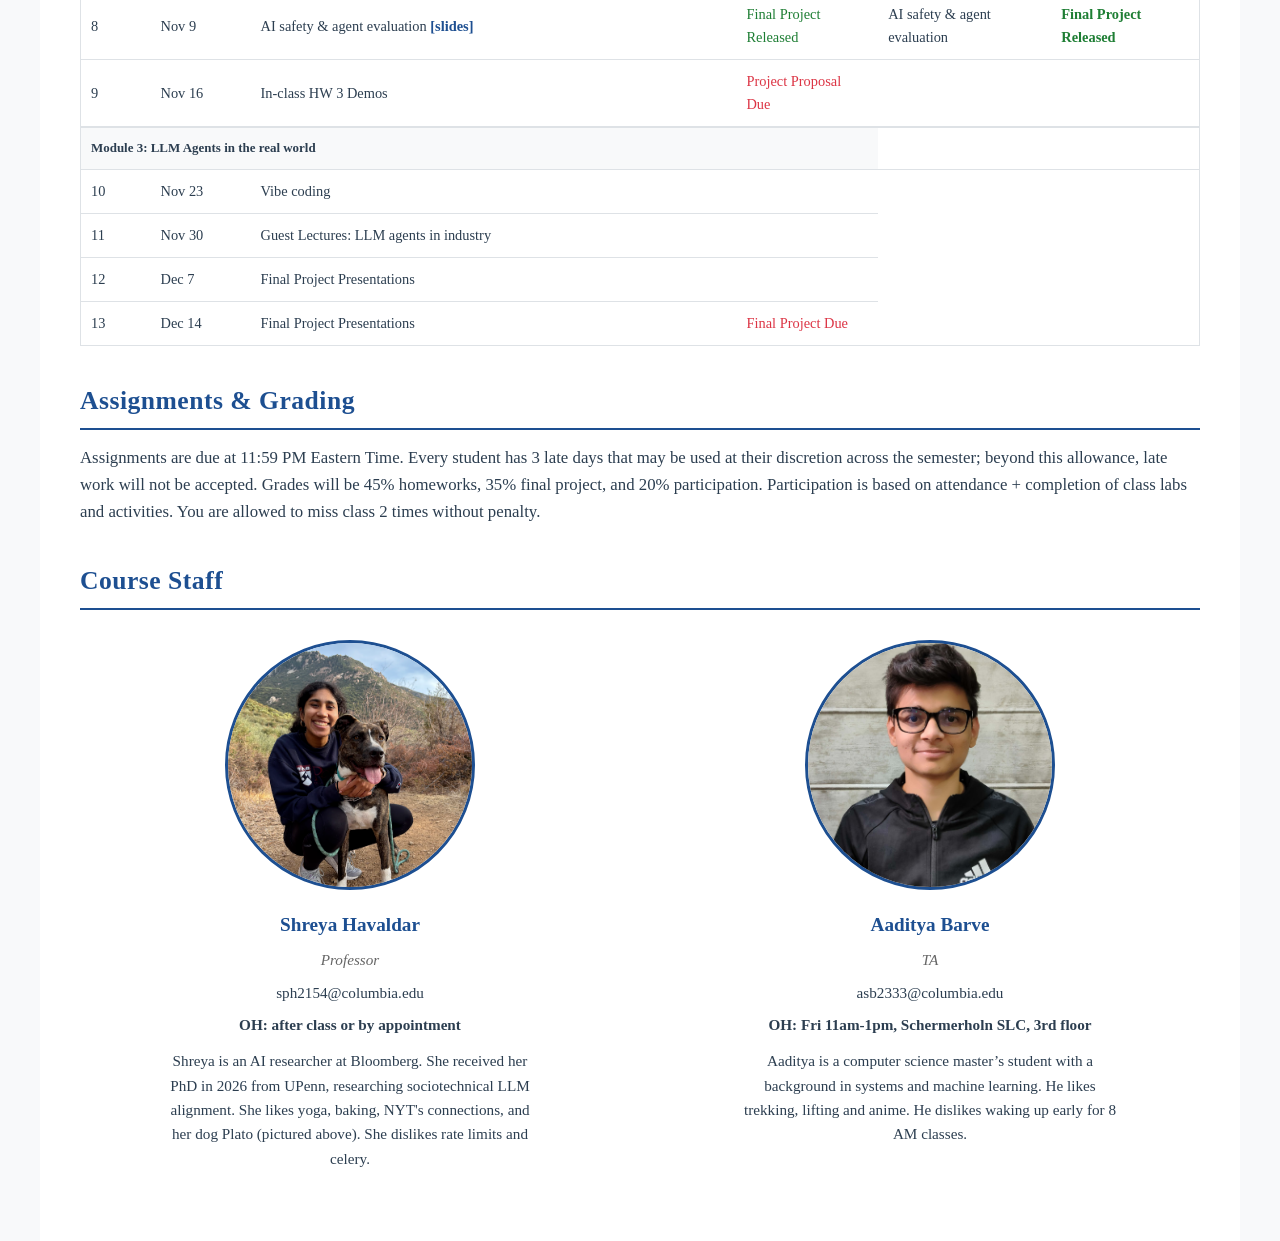
==== commit 8174ede2: "Merge branch 'main' of https://github.com/designing-agents/designing-agents.github.io" ====
--- a/index.html
+++ b/index.html
@@ -386,7 +386,7 @@
                     <tr>
                         <td>7</td>
                         <td>Oct 26</td>
-                        <td>Tool Calling, Frameworks, &amp; MCP</td>
+                        <td>Tool Calling, Frameworks, &amp; MCP <a href="assets/lecture_slides/week7.pdf">[slides]</a> <a href="activities/web_search.py">[web_search.py]</a> <a href="activities/web_search_solutions.py">[solutions]</a></td>
                         <td></td>
                     </tr>
                     <tr class="spring-break">
@@ -400,11 +400,13 @@
                         <td>Nov 9</td>
                         <td>AI safety &amp; agent evaluation <a href="assets/lecture_slides/week9.pdf">[slides]</a></td>
                         <td><span class="hw-release">Final Project Released</span></td>
+                        <td>AI safety &amp; agent evaluation</td>
+                        <td><span class="hw-release"><a href="project.html">Final Project Released</a></span></td>
                     </tr>
                     <tr>
                         <td>9</td>
                         <td>Nov 16</td>
-                        <td>Vibe coding</td>
+                        <td>In-class HW 3 Demos</td>
                         <td><span class="hw-due">Project Proposal Due</span><br></td>
                     </tr>
                     <tr class="module-header">
@@ -413,13 +415,13 @@
                     <tr>
                         <td>10</td>
                         <td>Nov 23</td>
-                        <td>Guest Lectures: Open problems with LLM agents</td>
+                        <td>Vibe coding</td>
                         <td></td>
                     </tr>
                     <tr>
                         <td>11</td>
                         <td>Nov 30</td>
-                        <td>Guest Lectures: Deploying LLM agents in industry</td>
+                        <td>Guest Lectures: LLM agents in industry</td>
                         <td></td>
                     </tr>
                     <tr>
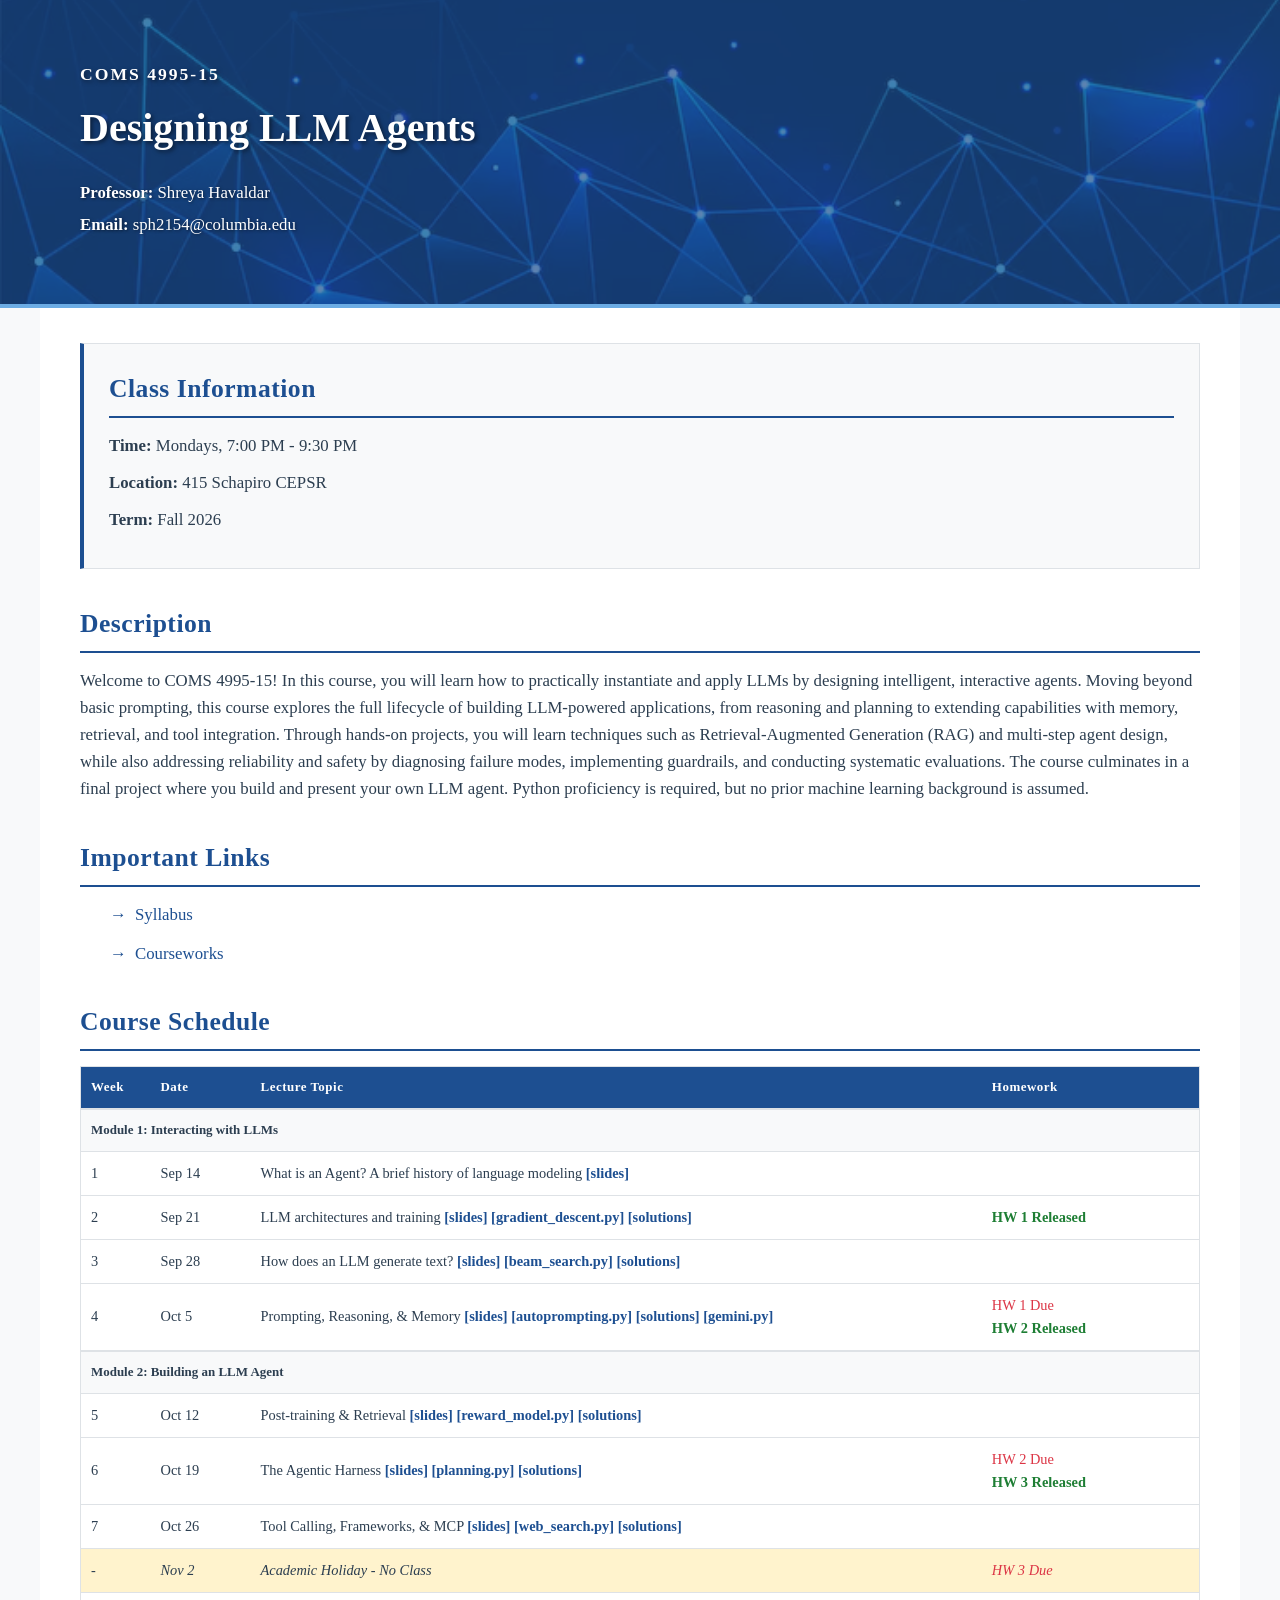
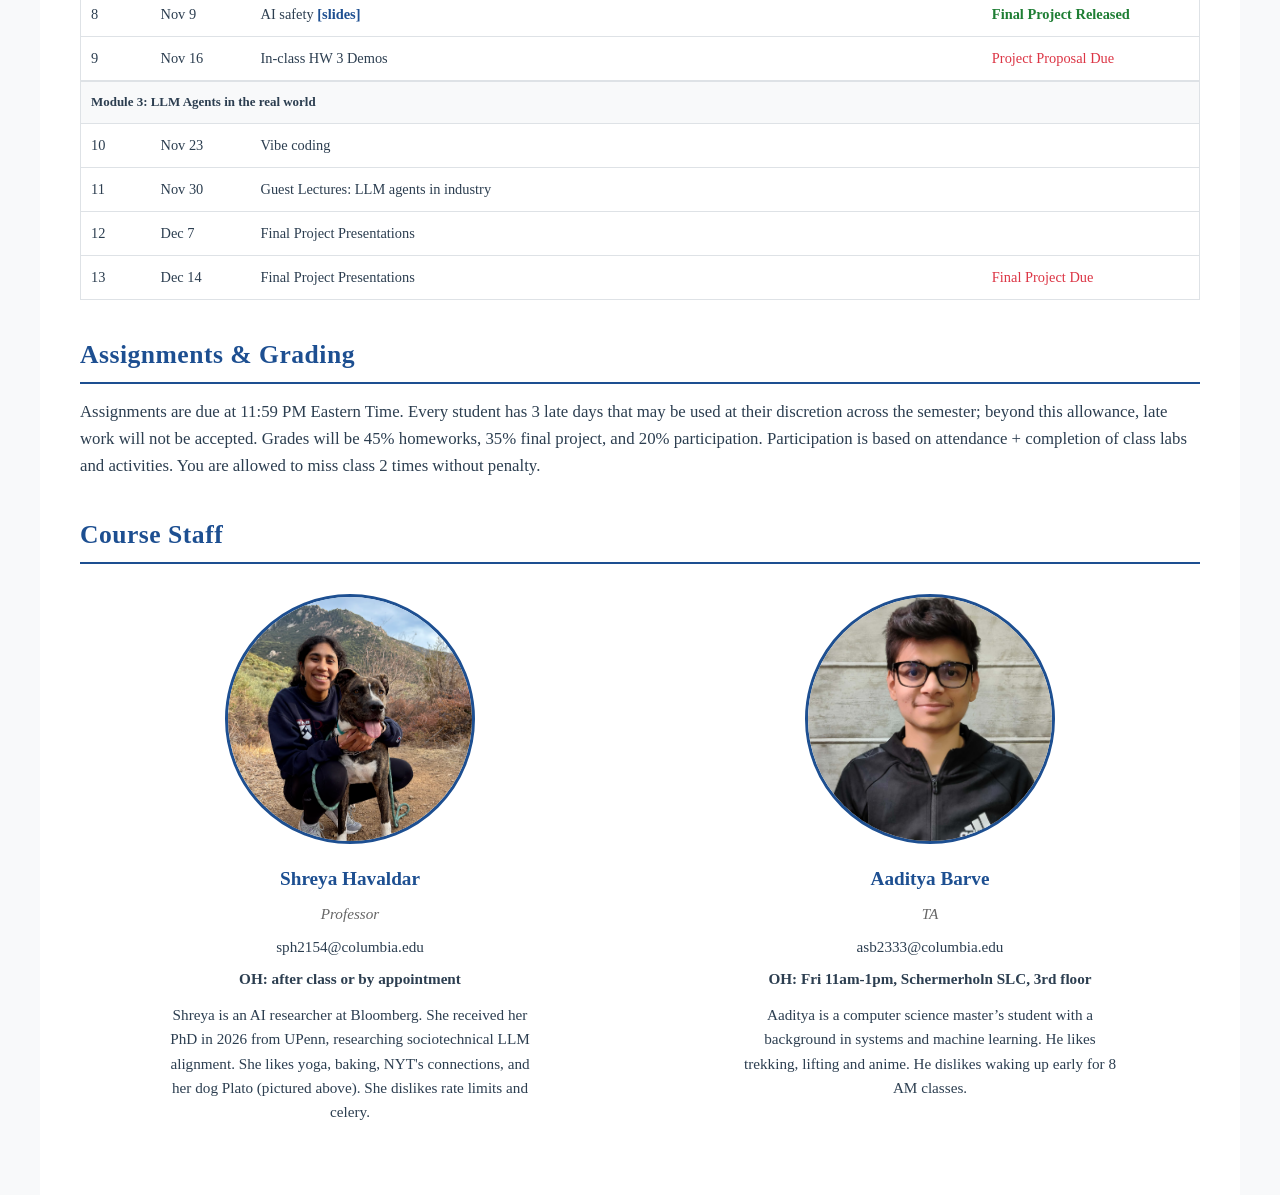
==== commit 6432e453: "merged" ====
--- a/index.html
+++ b/index.html
@@ -398,9 +398,7 @@
                     <tr>
                         <td>8</td>
                         <td>Nov 9</td>
-                        <td>AI safety &amp; agent evaluation <a href="assets/lecture_slides/week9.pdf">[slides]</a></td>
-                        <td><span class="hw-release">Final Project Released</span></td>
-                        <td>AI safety &amp; agent evaluation</td>
+                        <td>AI safety <a href="assets/lecture_slides/week9.pdf">[slides]</a></td>
                         <td><span class="hw-release"><a href="project.html">Final Project Released</a></span></td>
                     </tr>
                     <tr>
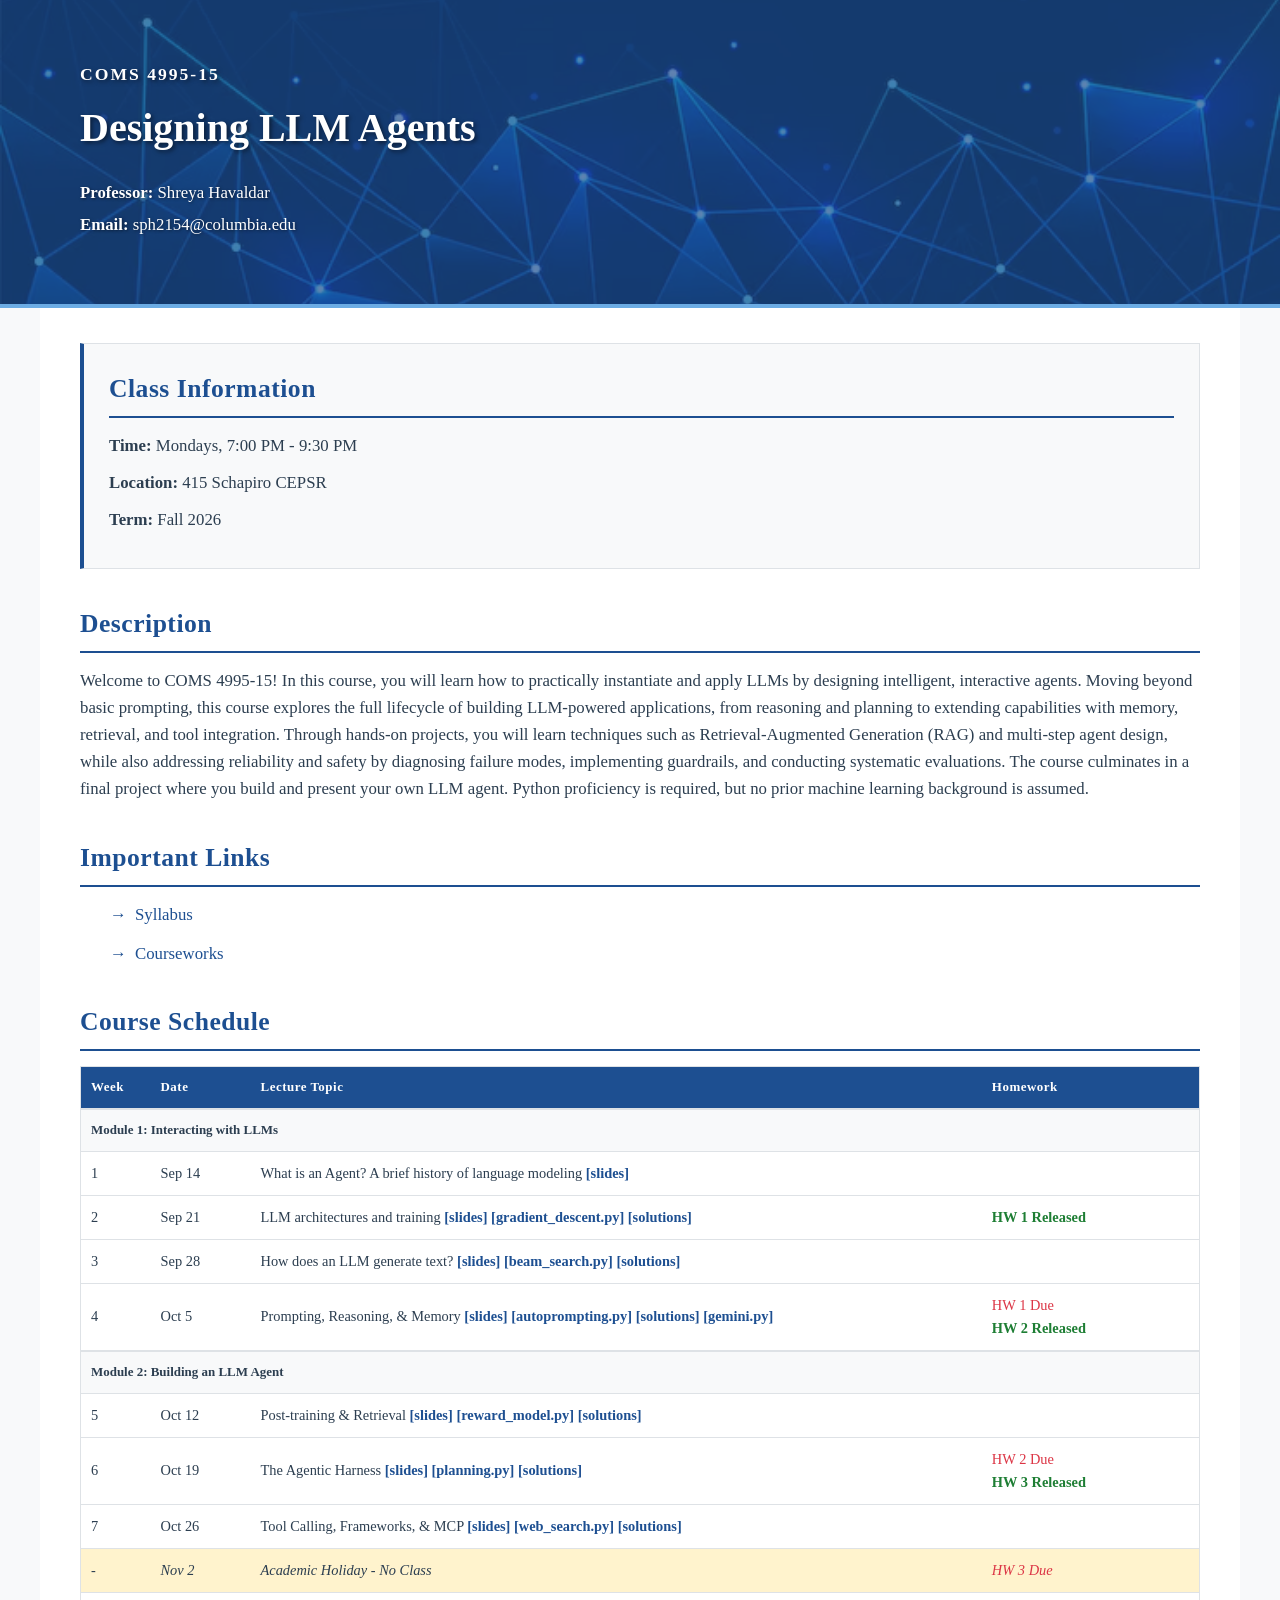
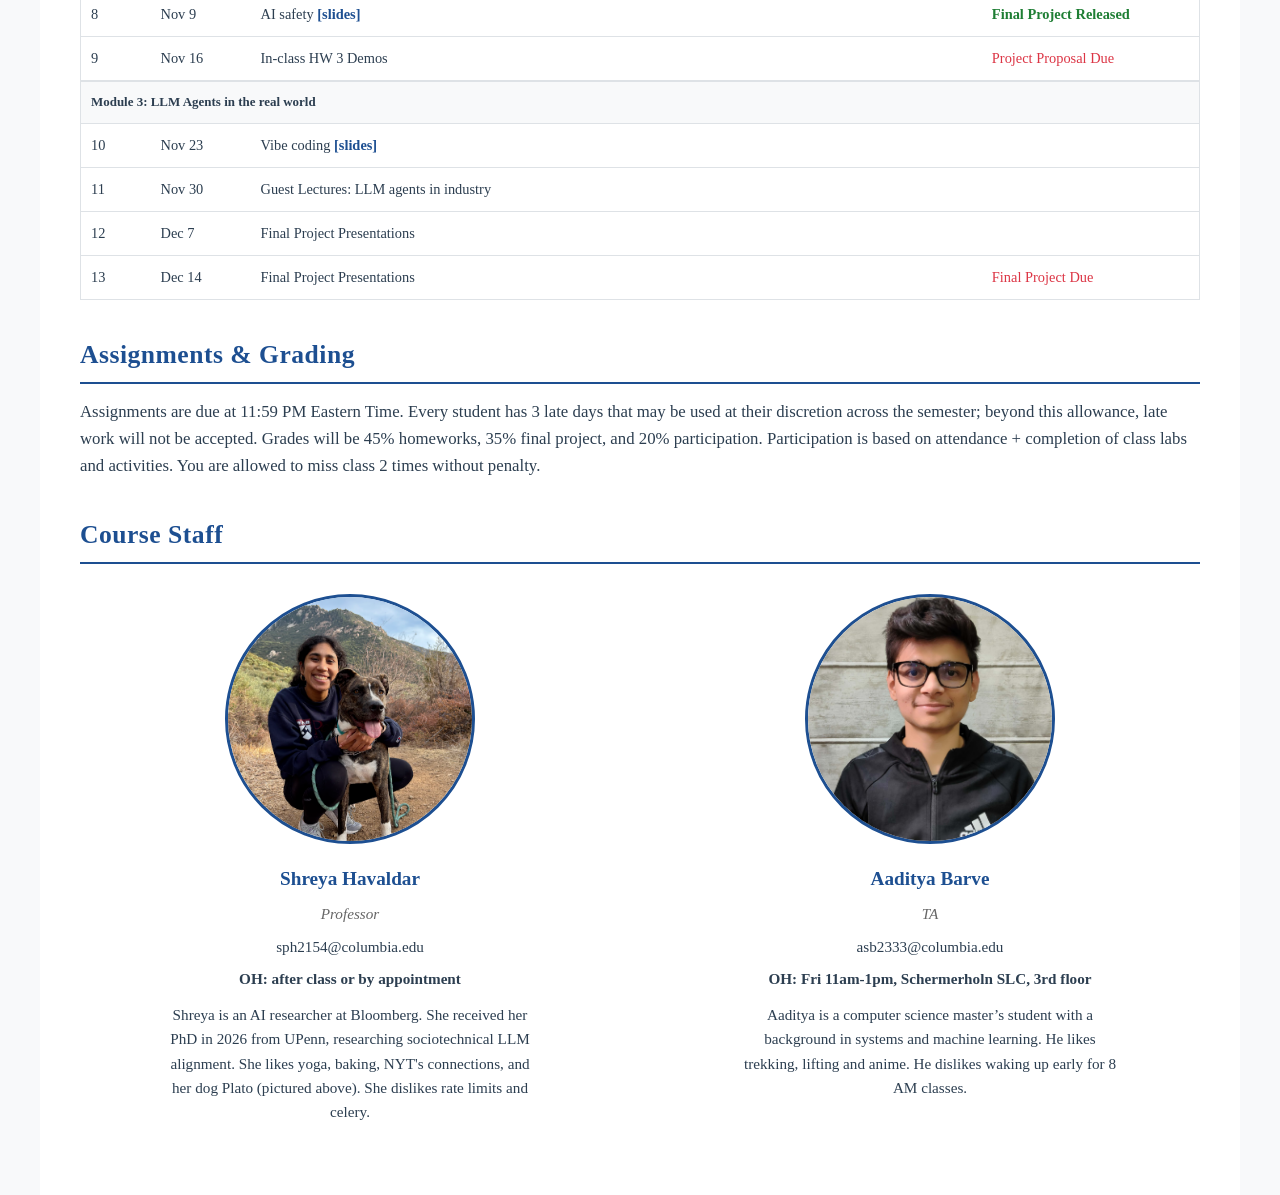
==== commit 7b55e821: "addign week 10" ====
--- a/index.html
+++ b/index.html
@@ -413,7 +413,7 @@
                     <tr>
                         <td>10</td>
                         <td>Nov 23</td>
-                        <td>Vibe coding</td>
+                        <td>Vibe coding <a href="assets/lecture_slides/week10.pdf">[slides]</a></td>
                         <td></td>
                     </tr>
                     <tr>
